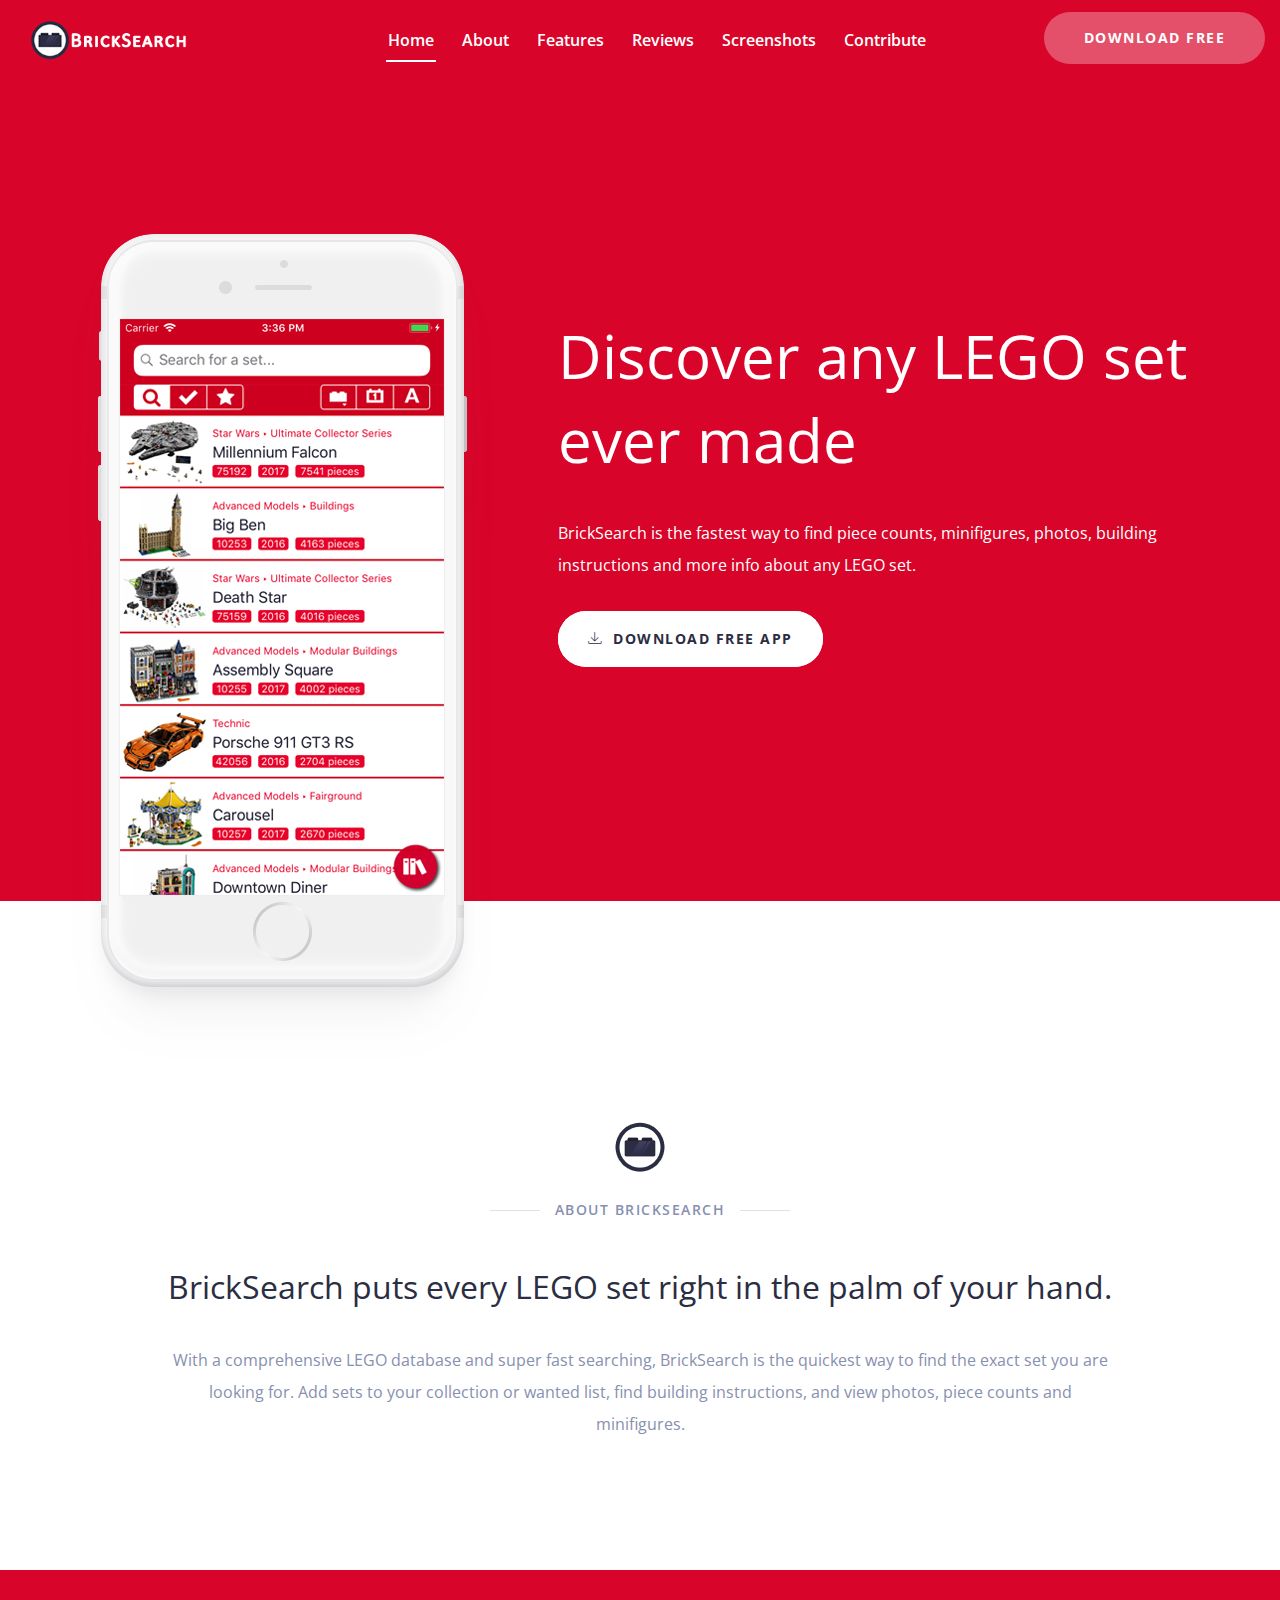
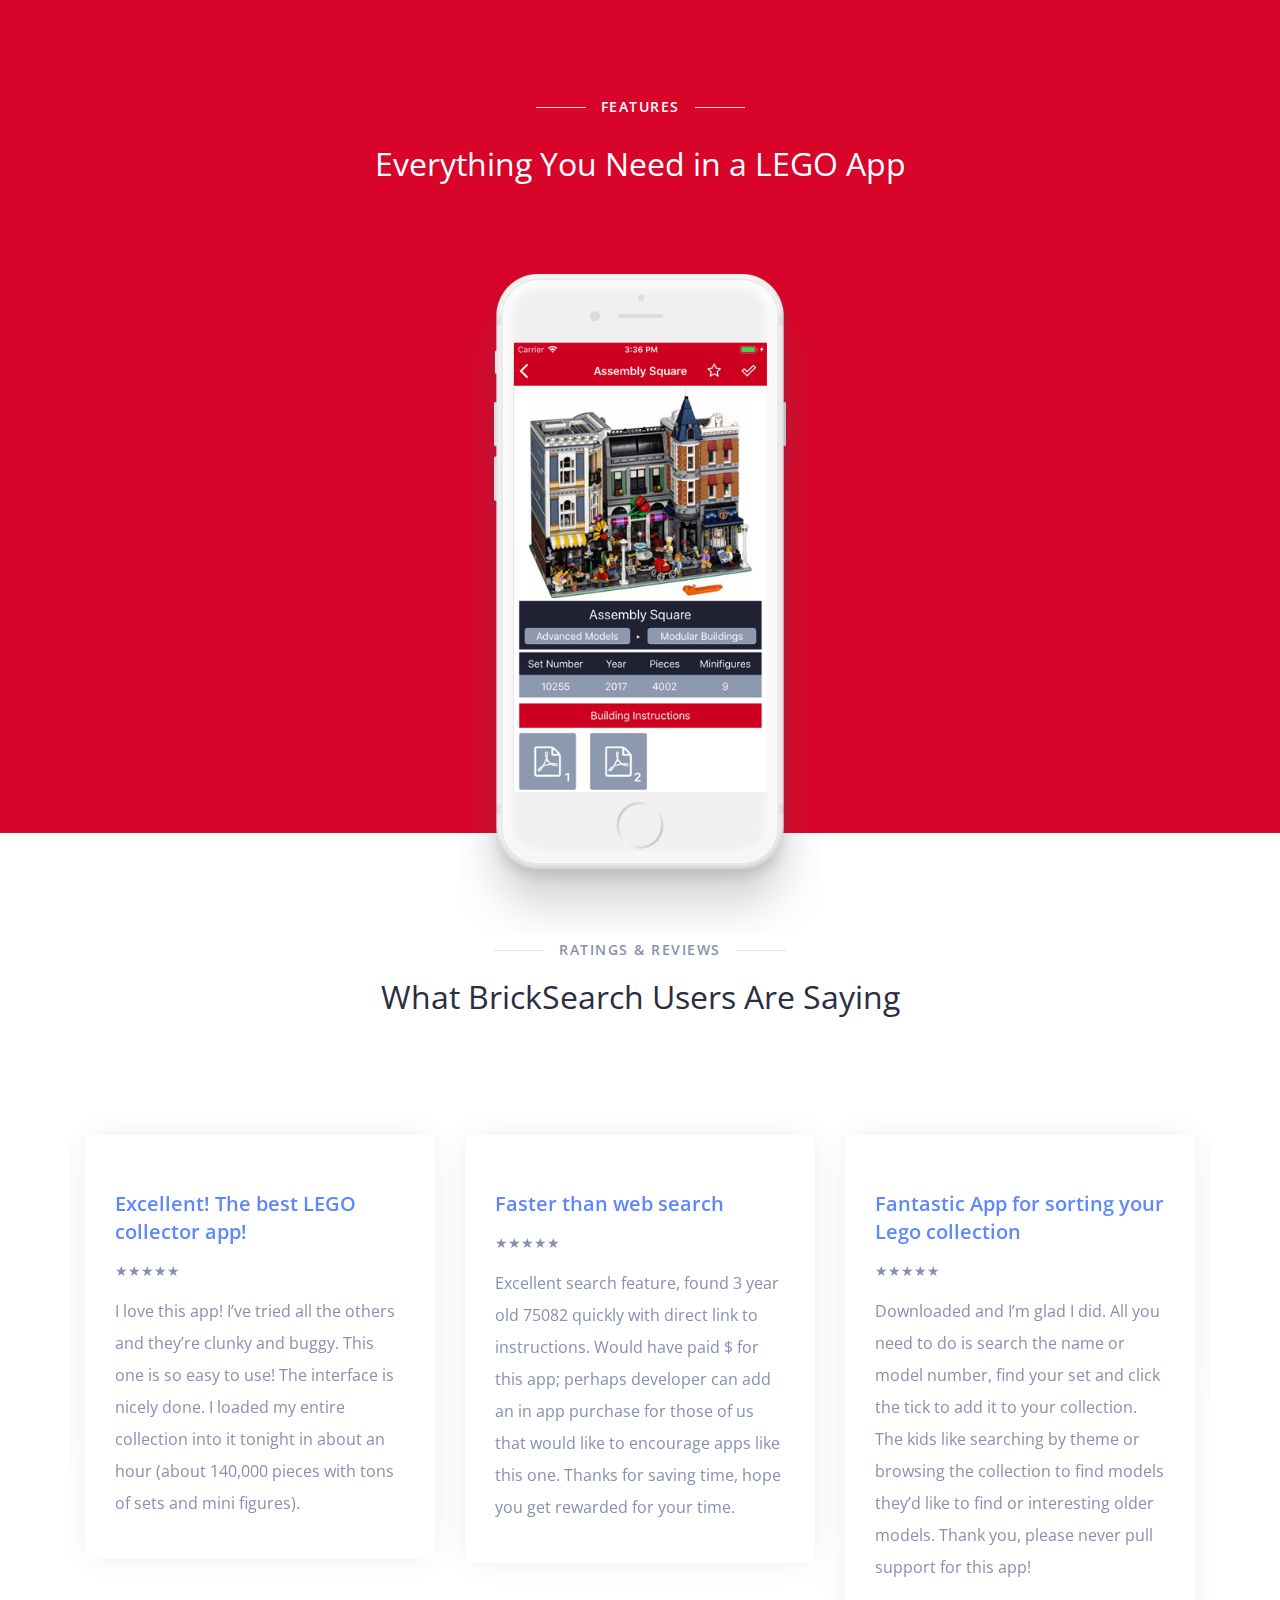
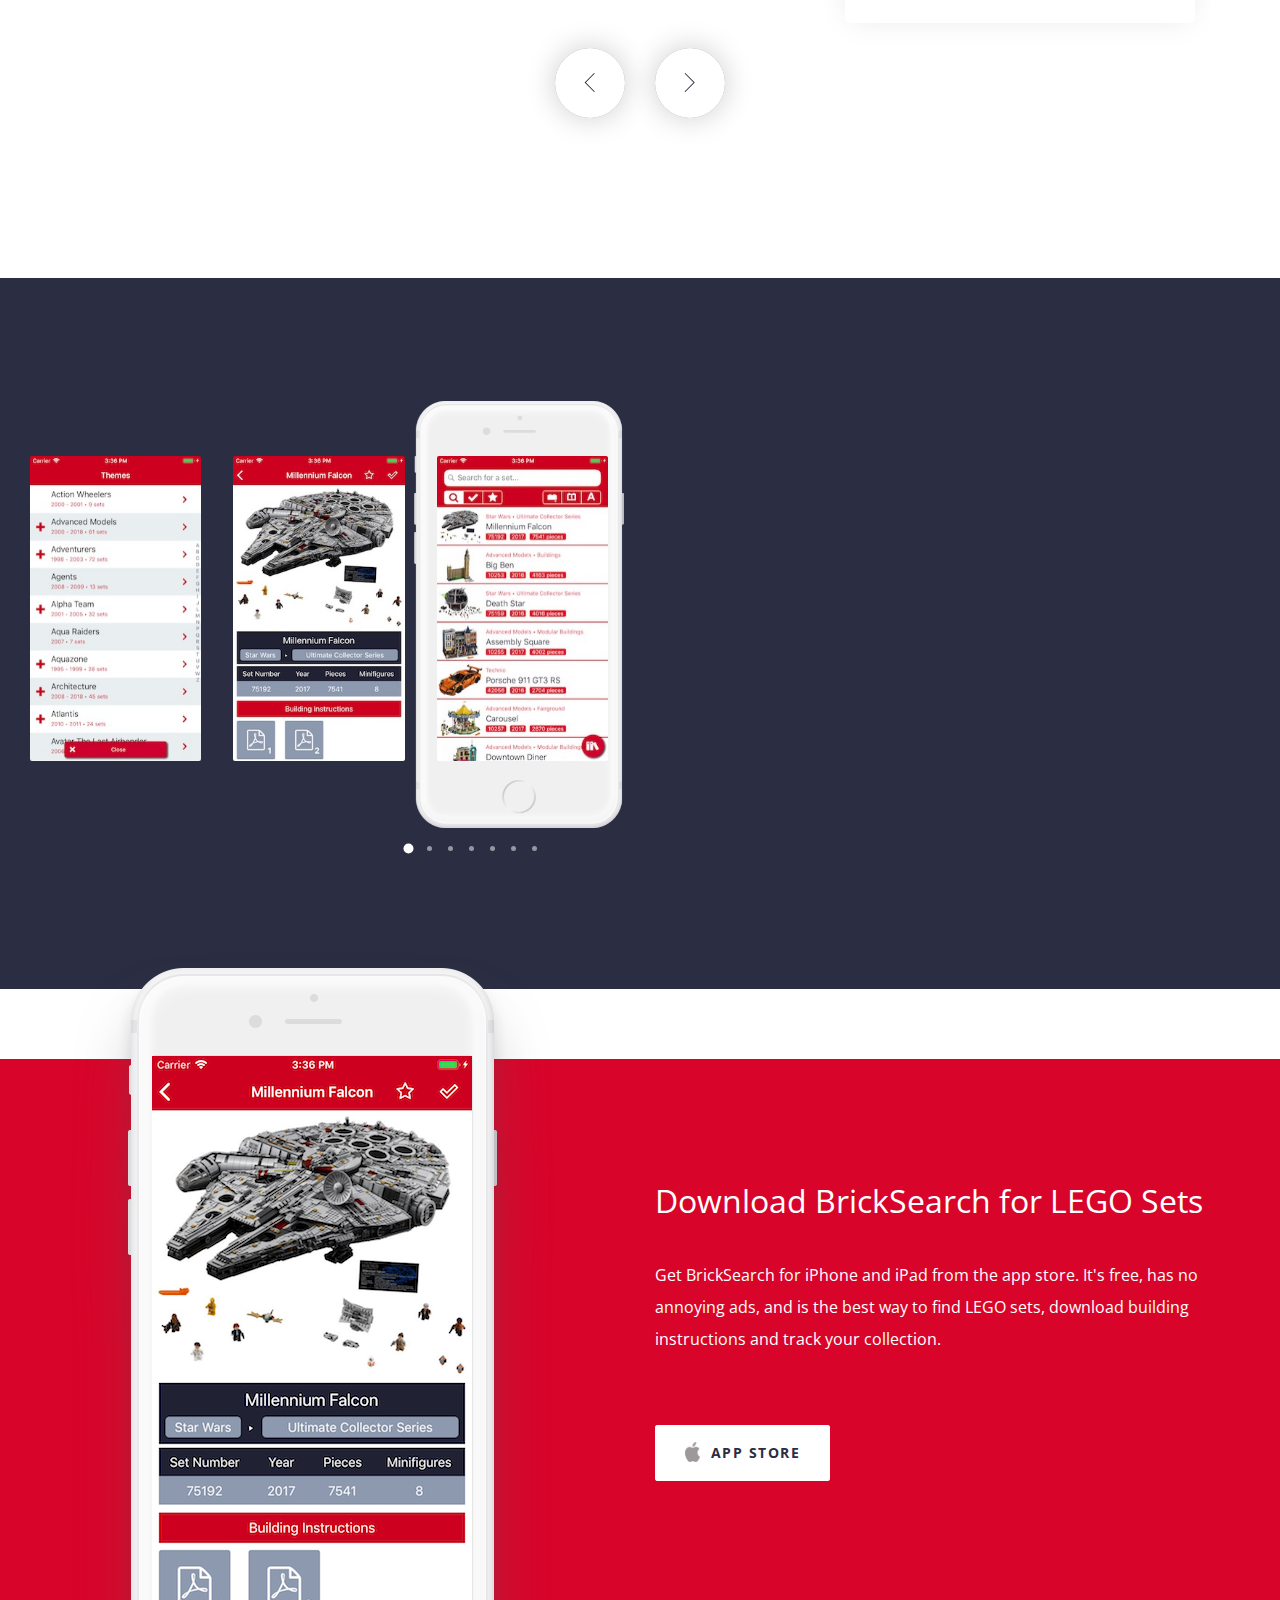
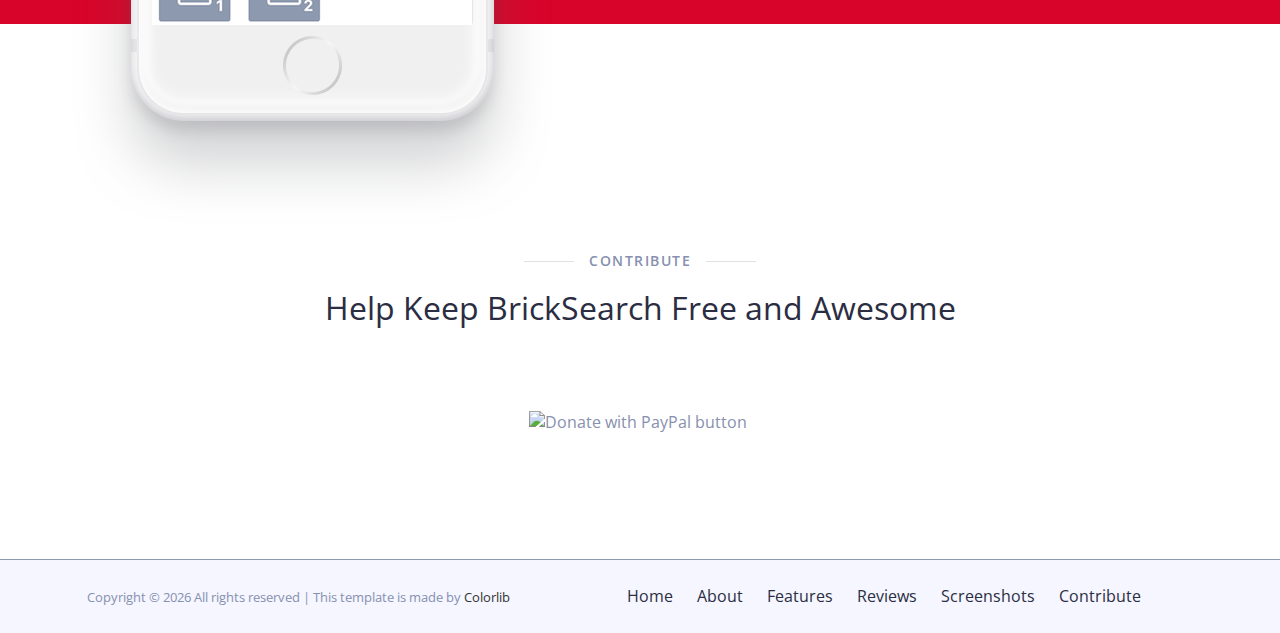
==== index.html @ d75cdeba "initial commit" ====
<!doctype html>
<html class="no-js" lang="zxx">

<head>
    <meta charset="utf-8">
    <meta name="author" content="Patrick Duvall">
    <meta name="description" content="">
    <meta name="keywords" content="BrickSearch,lego,instructions,collection,app,search">
    <meta http-equiv="x-ua-compatible" content="ie=edge">
    <meta name="viewport" content="width=device-width, initial-scale=1.0">
    <!-- Title -->
    <title>BrickSearch for LEGO Sets -- LEGO instructions app, LEGO collection app</title>
    <!-- Place favicon.ico in the root directory -->
    <link rel="apple-touch-icon" href="images/apple-touch-icon.png">
    <link rel="shortcut icon" type="image/ico" href="images/favicon.ico" />
    <!-- Plugin-CSS -->
    <link rel="stylesheet" href="css/bootstrap.min.css">
    <link rel="stylesheet" href="css/owl.carousel.min.css">
    <link rel="stylesheet" href="css/linearicons.css">
    <link rel="stylesheet" href="css/magnific-popup.css">
    <link rel="stylesheet" href="css/animate.css">
    <!-- Main-Stylesheets -->
    <link rel="stylesheet" href="css/normalize.css">
    <link rel="stylesheet" href="style.css">
    <link rel="stylesheet" href="css/responsive.css">
    <script src="js/vendor/modernizr-2.8.3.min.js"></script>
    <!--[if lt IE 9]>
        <script src="//oss.maxcdn.com/html5shiv/3.7.2/html5shiv.min.js"></script>
        <script src="//oss.maxcdn.com/respond/1.4.2/respond.min.js"></script>
    <![endif]-->
</head>

<body data-spy="scroll" data-target=".mainmenu-area">
    <!-- Preloader-content -->
    <div class="preloader">
        <span><i class="lnr lnr-sun"></i></span>
    </div>
    <!-- MainMenu-Area -->
    <nav class="mainmenu-area" data-spy="affix" data-offset-top="200">
        <div class="container-fluid">
            <div class="navbar-header">
                <button type="button" class="navbar-toggle" data-toggle="collapse" data-target="#primary_menu">
                    <span class="icon-bar"></span>
                    <span class="icon-bar"></span>
                    <span class="icon-bar"></span>
                </button>
                <a class="navbar-brand" href="#"><img src="images/logo.png" alt="Logo"></a>
            </div>
            <div class="collapse navbar-collapse" id="primary_menu">
                <ul class="nav navbar-nav mainmenu">
                    <li class="active"><a href="#home_page">Home</a></li>
                    <li><a href="#about_page">About</a></li>
                    <li><a href="#features_page">Features</a></li>
                    <li><a href="#testimonial_page">Reviews</a></li>
                    <li><a href="#gallery_page">Screenshots</a></li>
                    <li><a href="#contact_page">Contribute</a></li>
                </ul>
                <div class="right-button hidden-xs">
                    <a href="https://itunes.apple.com/us/app/bricksearch-for-lego-sets/id1317166952?mt=8">Download Free</a>
                </div>
            </div>
        </div>
    </nav>
    <!-- MainMenu-Area-End -->
    <!-- Home-Area -->
    <header class="home-area overlay" id="home_page">
        <div class="container">
            <div class="row">
                <div class="col-xs-12 hidden-sm col-md-5">
                    <figure class="mobile-image wow fadeInUp" data-wow-delay="0.2s">
                        <img src="images/header-mobile.png" alt="">
                    </figure>
                </div>
                <div class="col-xs-12 col-md-7">
                    <div class="space-80 hidden-xs"></div>
                    <h1 class="wow fadeInUp" data-wow-delay="0.4s">Discover any LEGO set ever made</h1>
                    <div class="space-20"></div>
                    <div class="desc wow fadeInUp" data-wow-delay="0.6s">
                        <p>BrickSearch is the fastest way to find piece counts, minifigures, photos, building instructions and more info about any LEGO set.</p>
                    </div>
                    <div class="space-20"></div>
                    <a href="https://itunes.apple.com/us/app/bricksearch-for-lego-sets/id1317166952?mt=8" class="bttn-white wow fadeInUp" data-wow-delay="0.8s"><i class="lnr lnr-download"></i>Download Free App</a>
                </div>
            </div>
        </div>
    </header>
    <!-- Home-Area-End -->
    <!-- About-Area -->
    <section class="section-padding" id="about_page">
        <div class="container">
            <div class="row">
                <div class="col-xs-12 col-md-10 col-md-offset-1">
                    <div class="page-title text-center">
                        <img src="images/about-logo.png" alt="About Logo">
                        <div class="space-20"></div>
                        <h5 class="title">About BrickSearch</h5>
                        <div class="space-30"></div>
                        <h3 class="blue-color">BrickSearch puts every LEGO set right in the palm of your hand.</h3>
                        <div class="space-20"></div>
                        <p>With a comprehensive LEGO database and super fast searching, BrickSearch is the quickest way to find the exact set you are looking for.  Add sets to your collection or wanted list, find building instructions, and view photos, piece counts and minifigures.</p>
                    </div>
                </div>
            </div>
        </div>
    </section>
    <!-- About-Area-End -->
    <!-- Feature-Area -->
    <section class="feature-area section-padding-top" id="features_page">
        <div class="container">
            <div class="row">
                <div class="col-xs-12 col-sm-8 col-sm-offset-2">
                    <div class="page-title text-center">
                        <h5 class="title">Features</h5>
                        <div class="space-10"></div>
                        <h3>Everything You Need in a LEGO App</h3>
                        <div class="space-60"></div>
                    </div>
                </div>
            </div>
            <div class="row">
                <div class="col-xs-12 col-sm-6 col-md-4">
                    <div class="service-box wow fadeInUp" data-wow-delay="0.2s">
                        <div class="box-icon">
                            <i class="lnr lnr-magnifier"></i>
                        </div>
                        <h4>Fast Search</h4>
                        <p>Blazing fast live autocomplete searching</p>
                    </div>
                    <div class="space-60"></div>
                    <div class="service-box wow fadeInUp" data-wow-delay="0.4s">
                        <div class="box-icon">
                            <i class="lnr lnr-book"></i>
                        </div>
                        <h4>Building Instructions</h4>
                        <p>Find LEGO building instructions and build your sets</p>
                    </div>
                    <div class="space-60"></div>
                    <div class="service-box wow fadeInUp" data-wow-delay="0.6s">
                        <div class="box-icon">
                            <i class="lnr lnr-checkmark-circle"></i>
                        </div>
                        <h4>Collection Tracking</h4>
                        <p>Track your LEGO collection and wanted sets in the app, and attach notes to any set</p>
                    </div>
                    <div class="space-60"></div>
                </div>
                <div class="hidden-xs hidden-sm col-md-4">
                    <figure class="mobile-image">
                        <img src="images/feature-image.png" alt="Feature Photo">
                    </figure>
                </div>
                <div class="col-xs-12 col-sm-6 col-md-4">
                    <div class="service-box wow fadeInUp" data-wow-delay="0.2s">
                        <div class="box-icon">
                            <i class="lnr lnr-smile"></i>
                        </div>
                        <h4>Easy To Use Interface</h4>
                        <p>Clean, simple interface that anyone can use.</p>
                    </div>
                    <div class="space-60"></div>
                    <div class="service-box wow fadeInUp" data-wow-delay="0.4s">
                        <div class="box-icon">
                            <i class="lnr lnr-picture"></i>
                        </div>
                        <h4>Photos of Sets &amp; Minifigures</h4>
                        <p>View and zoom-in on high-resolution photos of LEGO sets and minifigures.</p>
                    </div>
                    <div class="space-60"></div>
                    <div class="service-box wow fadeInUp" data-wow-delay="0.6s">
                        <div class="box-icon">
                            <i class="lnr lnr-tag"></i>
                        </div>
                        <h4>Theme Browser</h4>
                        <p>Browse LEGO themes, including Space, Creator, and Star Wars, and discover new sets.</p>
                    </div>
                    <div class="space-60"></div>
                </div>
            </div>
        </div>
    </section>
    <!-- Feature-Area-End -->
    <!-- Testimonial-Area -->
    <section class="testimonial-area" id="testimonial_page">
        <div class="container">
            <div class="row">
                <div class="col-xs-12">
                    <div class="page-title text-center">
                        <h5 class="title">Ratings &amp; Reviews</h5>
                        <h3 class="dark-color">What BrickSearch Users Are Saying</h3>
                        <div class="space-60"></div>
                    </div>
                </div>
            </div>
            <div class="row">
                <div class="col-xs-12">
                    <div class="team-slide">
                        <div class="team-box">
                            <h4>Excellent! The best LEGO collector app!</h4>
                            <h6 class="position">★★★★★</h6>
                            <p>I love this app!  I’ve tried all the others and they’re clunky and buggy.  This one is so easy to use!  The interface is nicely done.  I loaded my entire collection into it tonight in about an hour (about 140,000 pieces with tons of sets and mini figures).</p>
                        </div>
                        <div class="team-box">
                            <h4>Faster than web search</h4>
                            <h6 class="position">★★★★★</h6>
                            <p>Excellent search feature, found 3 year old 75082 quickly with direct link to instructions. Would have paid $ for this app; perhaps developer can add an in app purchase for those of us that would like to encourage apps like this one. Thanks for saving time, hope you get rewarded for your time.</p>
                        </div>
                        <div class="team-box">
                            <h4>Fantastic App for sorting your Lego collection</h4>
                            <h6 class="position">★★★★★</h6>
                            <p>Downloaded and I’m glad I did. All you need to do is search the name or model number, find your set and click the tick to add it to your collection. The kids like searching by theme or browsing the collection to find models they’d like to find or interesting older models. Thank you, please never pull support for this app!</p>
                        </div>
                        <div class="team-box">
                            <h4>Great tool for buildings Lego models</h4>
                            <h6 class="position">★★★★★</h6>
                            <p>This app has a great, clean interface and will make building sets easier.</p>
                        </div>
                        <div class="team-box">
                            <h4>Amazing!!!!!!!</h4>
                            <h6 class="position">★★★★★</h6>
                            <p>This is very helpful for wanting to build something out of legos ( for the set ) and u even get instructions!!!!!!! Pics, piece count, just amazing thank u for this app!</p>
                        </div>
                    </div>
                </div>
            </div>
        </div>
    </section>
    <!-- Testimonial-Area-End -->
    <!-- Gallery-Area -->
    <section class="gallery-area section-padding" id="gallery_page">
        <div class="container-fluid">
            <div class="row">
                <div class="col-xs-12 col-sm-6 gallery-slider">
                    <div class="gallery-slide">
                        <div class="item"><img src="images/gallery-1.jpg" alt=""></div>
                        <div class="item"><img src="images/gallery-2.jpg" alt=""></div>
                        <div class="item"><img src="images/gallery-3.jpg" alt=""></div>
                        <div class="item"><img src="images/gallery-4.jpg" alt=""></div>
                        <div class="item"><img src="images/gallery-5.jpg" alt=""></div>
                        <div class="item"><img src="images/gallery-1.jpg" alt=""></div>
                        <div class="item"><img src="images/gallery-2.jpg" alt=""></div>
                        <div class="item"><img src="images/gallery-3.jpg" alt=""></div>
                        <div class="item"><img src="images/gallery-4.jpg" alt=""></div>
                        <div class="item"><img src="images/gallery-5.jpg" alt=""></div>
                        <div class="item"><img src="images/gallery-1.jpg" alt=""></div>
                        <div class="item"><img src="images/gallery-2.jpg" alt=""></div>
                        <div class="item"><img src="images/gallery-3.jpg" alt=""></div>
                        <div class="item"><img src="images/gallery-4.jpg" alt=""></div>
                        <div class="item"><img src="images/gallery-5.jpg" alt=""></div>
                        <div class="item"><img src="images/gallery-1.jpg" alt=""></div>
                        <div class="item"><img src="images/gallery-2.jpg" alt=""></div>
                        <div class="item"><img src="images/gallery-3.jpg" alt=""></div>
                        <div class="item"><img src="images/gallery-4.jpg" alt=""></div>
                        <div class="item"><img src="images/gallery-5.jpg" alt=""></div>
                    </div>
                </div>
                <div class="col-xs-12 col-sm-5 col-lg-3">
                    <div class="page-title">
                        <h5 class="white-color title wow fadeInUp" data-wow-delay="0.2s">Screenshots</h5>
                    </div>
                    <div class="space-20"></div>
                    <div class="desc wow fadeInUp" data-wow-delay="0.6s">
                        <p>BrickSearch's clean and simple interface makes it simple for kids and adults to find the sets that they are looking for. The app looks fantastic on phones and tablets, and takes full advantage of edgeless displays on modern Apple devices.</p>
                    </div>
                    <div class="space-50"></div>
                </div>
            </div>
        </div>
    </section>
    <!-- Gallery-Area-End -->
    <!-- Download-Area -->
    <div class="download-area overlay">
        <div class="container">
            <div class="row">
                <div class="col-xs-12 col-sm-6 hidden-sm">
                    <figure class="mobile-image">
                        <img src="images/download-image.png" alt="">
                    </figure>
                </div>
                <div class="col-xs-12 col-md-6 section-padding">
                    <h3 class="white-color">Download BrickSearch for LEGO Sets</h3>
                    <div class="space-20"></div>
                    <p>Get BrickSearch for iPhone and iPad from the app store. It's free, has no annoying ads, and is the best way to find LEGO sets, download building instructions and track your collection.</p>
                    <div class="space-60"></div>
                    <a href="https://itunes.apple.com/us/app/bricksearch-for-lego-sets/id1317166952?mt=8" class="bttn-white sq"><img src="images/apple-icon.png" alt="apple icon"> App Store</a>
                    <!-- <a href="#" class="bttn-white sq"><img src="images/play-store-icon.png" alt="Play Store Icon"> Play Store</a> -->
                </div>
            </div>
        </div>
    </div>
    <!-- Download-Area-End -->
    <!-- Footer-Area -->
    <footer class="footer-area" id="contact_page">
        <div class="section-padding">
            <div class="container">
                <div class="row">
                    <div class="col-xs-12">
                        <div class="page-title text-center">
                            <h5 class="title">Contribute</h5>
                            <h3 class="dark-color">Help Keep BrickSearch Free and Awesome</h3>
                            <div class="space-60"></div>
                        </div>
                    </div>
                </div>
                <div class="row text-center">
                    <form action="https://www.paypal.com/cgi-bin/webscr" method="post" target="_top">
					<input type="hidden" name="cmd" value="_s-xclick" />
					<input type="hidden" name="hosted_button_id" value="TAJ35N4HVDYTY" />
					<input type="image" src="https://www.paypalobjects.com/en_US/i/btn/btn_donateCC_LG.gif" border="0" name="submit" title="PayPal - The safer, easier way to pay online!" alt="Donate with PayPal button" />
					<img alt="" border="0" src="https://www.paypal.com/en_CA/i/scr/pixel.gif" width="1" height="1" />
					</form>
                </div>
            </div>
        </div>
        <!-- Footer-Bootom -->
        <div class="footer-bottom">
            <div class="container">
                <div class="row">
                    <div class="col-xs-12 col-md-5">
                        <!-- Link back to Colorlib can't be removed. Template is licensed under CC BY 3.0. -->
            <span style="font-size:small">Copyright &copy; <script>document.write(new Date().getFullYear());</script> All rights reserved | This template is made by <a href="https://colorlib.com" target="_blank">Colorlib</a></span>
            <!-- Link back to Colorlib can't be removed. Template is licensed under CC BY 3.0. -->
                        <div class="space-30 hidden visible-xs"></div>
                    </div>
                    <div class="col-xs-12 col-md-7">
                        <div class="footer-menu">
                            <ul>
                                <li><a href="#home_page">Home</a></li>
                    			<li><a href="#about_page">About</a></li>
                    			<li><a href="#features_page">Features</a></li>
                    			<li><a href="#testimonial_page">Reviews</a></li>
                    			<li><a href="#gallery_page">Screenshots</a></li>
                    			<li><a href="#contact_page">Contribute</a></li>
                            </ul>
                        </div>
                    </div>
                </div>
            </div>
        </div>
        <!-- Footer-Bootom-End -->
    </footer>
    <!-- Footer-Area-End -->
    <!--Vendor-JS-->
    <script src="js/vendor/jquery-1.12.4.min.js"></script>
    <script src="js/vendor/jquery-ui.js"></script>
    <script src="js/vendor/bootstrap.min.js"></script>
    <!--Plugin-JS-->
    <script src="js/owl.carousel.min.js"></script>
    <script src="js/contact-form.js"></script>
    <script src="js/ajaxchimp.js"></script>
    <script src="js/scrollUp.min.js"></script>
    <script src="js/magnific-popup.min.js"></script>
    <script src="js/wow.min.js"></script>
    <!--Main-active-JS-->
    <script src="js/main.js"></script>
</body>

</html>
---- css/linearicons.css ----
@font-face {
	font-family: 'Linearicons-Free';
	src:url('../fonts/Linearicons-Free.eot?w118d');
	src:url('../fonts/Linearicons-Free.eot?#iefixw118d') format('embedded-opentype'),
		url('../fonts/Linearicons-Free.woff2?w118d') format('woff2'),
		url('../fonts/Linearicons-Free.woff?w118d') format('woff'),
		url('../fonts/Linearicons-Free.ttf?w118d') format('truetype'),
		url('../fonts/Linearicons-Free.svg?w118d#Linearicons-Free') format('svg');
	font-weight: normal;
	font-style: normal;
}

.lnr {
	font-family: 'Linearicons-Free';
	speak: none;
	font-style: normal;
	font-weight: normal;
	font-variant: normal;
	text-transform: none;
	line-height: 1;

	/* Better Font Rendering =========== */
	-webkit-font-smoothing: antialiased;
	-moz-osx-font-smoothing: grayscale;
}

.lnr-home:before {
	content: "\e800";
}
.lnr-apartment:before {
	content: "\e801";
}
.lnr-pencil:before {
	content: "\e802";
}
.lnr-magic-wand:before {
	content: "\e803";
}
.lnr-drop:before {
	content: "\e804";
}
.lnr-lighter:before {
	content: "\e805";
}
.lnr-poop:before {
	content: "\e806";
}
.lnr-sun:before {
	content: "\e807";
}
.lnr-moon:before {
	content: "\e808";
}
.lnr-cloud:before {
	content: "\e809";
}
.lnr-cloud-upload:before {
	content: "\e80a";
}
.lnr-cloud-download:before {
	content: "\e80b";
}
.lnr-cloud-sync:before {
	content: "\e80c";
}
.lnr-cloud-check:before {
	content: "\e80d";
}
.lnr-database:before {
	content: "\e80e";
}
.lnr-lock:before {
	content: "\e80f";
}
.lnr-cog:before {
	content: "\e810";
}
.lnr-trash:before {
	content: "\e811";
}
.lnr-dice:before {
	content: "\e812";
}
.lnr-heart:before {
	content: "\e813";
}
.lnr-star:before {
	content: "\e814";
}
.lnr-star-half:before {
	content: "\e815";
}
.lnr-star-empty:before {
	content: "\e816";
}
.lnr-flag:before {
	content: "\e817";
}
.lnr-envelope:before {
	content: "\e818";
}
.lnr-paperclip:before {
	content: "\e819";
}
.lnr-inbox:before {
	content: "\e81a";
}
.lnr-eye:before {
	content: "\e81b";
}
.lnr-printer:before {
	content: "\e81c";
}
.lnr-file-empty:before {
	content: "\e81d";
}
.lnr-file-add:before {
	content: "\e81e";
}
.lnr-enter:before {
	content: "\e81f";
}
.lnr-exit:before {
	content: "\e820";
}
.lnr-graduation-hat:before {
	content: "\e821";
}
.lnr-license:before {
	content: "\e822";
}
.lnr-music-note:before {
	content: "\e823";
}
.lnr-film-play:before {
	content: "\e824";
}
.lnr-camera-video:before {
	content: "\e825";
}
.lnr-camera:before {
	content: "\e826";
}
.lnr-picture:before {
	content: "\e827";
}
.lnr-book:before {
	content: "\e828";
}
.lnr-bookmark:before {
	content: "\e829";
}
.lnr-user:before {
	content: "\e82a";
}
.lnr-users:before {
	content: "\e82b";
}
.lnr-shirt:before {
	content: "\e82c";
}
.lnr-store:before {
	content: "\e82d";
}
.lnr-cart:before {
	content: "\e82e";
}
.lnr-tag:before {
	content: "\e82f";
}
.lnr-phone-handset:before {
	content: "\e830";
}
.lnr-phone:before {
	content: "\e831";
}
.lnr-pushpin:before {
	content: "\e832";
}
.lnr-map-marker:before {
	content: "\e833";
}
.lnr-map:before {
	content: "\e834";
}
.lnr-location:before {
	content: "\e835";
}
.lnr-calendar-full:before {
	content: "\e836";
}
.lnr-keyboard:before {
	content: "\e837";
}
.lnr-spell-check:before {
	content: "\e838";
}
.lnr-screen:before {
	content: "\e839";
}
.lnr-smartphone:before {
	content: "\e83a";
}
.lnr-tablet:before {
	content: "\e83b";
}
.lnr-laptop:before {
	content: "\e83c";
}
.lnr-laptop-phone:before {
	content: "\e83d";
}
.lnr-power-switch:before {
	content: "\e83e";
}
.lnr-bubble:before {
	content: "\e83f";
}
.lnr-heart-pulse:before {
	content: "\e840";
}
.lnr-construction:before {
	content: "\e841";
}
.lnr-pie-chart:before {
	content: "\e842";
}
.lnr-chart-bars:before {
	content: "\e843";
}
.lnr-gift:before {
	content: "\e844";
}
.lnr-diamond:before {
	content: "\e845";
}
.lnr-linearicons:before {
	content: "\e846";
}
.lnr-dinner:before {
	content: "\e847";
}
.lnr-coffee-cup:before {
	content: "\e848";
}
.lnr-leaf:before {
	content: "\e849";
}
.lnr-paw:before {
	content: "\e84a";
}
.lnr-rocket:before {
	content: "\e84b";
}
.lnr-briefcase:before {
	content: "\e84c";
}
.lnr-bus:before {
	content: "\e84d";
}
.lnr-car:before {
	content: "\e84e";
}
.lnr-train:before {
	content: "\e84f";
}
.lnr-bicycle:before {
	content: "\e850";
}
.lnr-wheelchair:before {
	content: "\e851";
}
.lnr-select:before {
	content: "\e852";
}
.lnr-earth:before {
	content: "\e853";
}
.lnr-smile:before {
	content: "\e854";
}
.lnr-sad:before {
	content: "\e855";
}
.lnr-neutral:before {
	content: "\e856";
}
.lnr-mustache:before {
	content: "\e857";
}
.lnr-alarm:before {
	content: "\e858";
}
.lnr-bullhorn:before {
	content: "\e859";
}
.lnr-volume-high:before {
	content: "\e85a";
}
.lnr-volume-medium:before {
	content: "\e85b";
}
.lnr-volume-low:before {
	content: "\e85c";
}
.lnr-volume:before {
	content: "\e85d";
}
.lnr-mic:before {
	content: "\e85e";
}
.lnr-hourglass:before {
	content: "\e85f";
}
.lnr-undo:before {
	content: "\e860";
}
.lnr-redo:before {
	content: "\e861";
}
.lnr-sync:before {
	content: "\e862";
}
.lnr-history:before {
	content: "\e863";
}
.lnr-clock:before {
	content: "\e864";
}
.lnr-download:before {
	content: "\e865";
}
.lnr-upload:before {
	content: "\e866";
}
.lnr-enter-down:before {
	content: "\e867";
}
.lnr-exit-up:before {
	content: "\e868";
}
.lnr-bug:before {
	content: "\e869";
}
.lnr-code:before {
	content: "\e86a";
}
.lnr-link:before {
	content: "\e86b";
}
.lnr-unlink:before {
	content: "\e86c";
}
.lnr-thumbs-up:before {
	content: "\e86d";
}
.lnr-thumbs-down:before {
	content: "\e86e";
}
.lnr-magnifier:before {
	content: "\e86f";
}
.lnr-cross:before {
	content: "\e870";
}
.lnr-menu:before {
	content: "\e871";
}
.lnr-list:before {
	content: "\e872";
}
.lnr-chevron-up:before {
	content: "\e873";
}
.lnr-chevron-down:before {
	content: "\e874";
}
.lnr-chevron-left:before {
	content: "\e875";
}
.lnr-chevron-right:before {
	content: "\e876";
}
.lnr-arrow-up:before {
	content: "\e877";
}
.lnr-arrow-down:before {
	content: "\e878";
}
.lnr-arrow-left:before {
	content: "\e879";
}
.lnr-arrow-right:before {
	content: "\e87a";
}
.lnr-move:before {
	content: "\e87b";
}
.lnr-warning:before {
	content: "\e87c";
}
.lnr-question-circle:before {
	content: "\e87d";
}
.lnr-menu-circle:before {
	content: "\e87e";
}
.lnr-checkmark-circle:before {
	content: "\e87f";
}
.lnr-cross-circle:before {
	content: "\e880";
}
.lnr-plus-circle:before {
	content: "\e881";
}
.lnr-circle-minus:before {
	content: "\e882";
}
.lnr-arrow-up-circle:before {
	content: "\e883";
}
.lnr-arrow-down-circle:before {
	content: "\e884";
}
.lnr-arrow-left-circle:before {
	content: "\e885";
}
.lnr-arrow-right-circle:before {
	content: "\e886";
}
.lnr-chevron-up-circle:before {
	content: "\e887";
}
.lnr-chevron-down-circle:before {
	content: "\e888";
}
.lnr-chevron-left-circle:before {
	content: "\e889";
}
.lnr-chevron-right-circle:before {
	content: "\e88a";
}
.lnr-crop:before {
	content: "\e88b";
}
.lnr-frame-expand:before {
	content: "\e88c";
}
.lnr-frame-contract:before {
	content: "\e88d";
}
.lnr-layers:before {
	content: "\e88e";
}
.lnr-funnel:before {
	content: "\e88f";
}
.lnr-text-format:before {
	content: "\e890";
}
.lnr-text-format-remove:before {
	content: "\e891";
}
.lnr-text-size:before {
	content: "\e892";
}
.lnr-bold:before {
	content: "\e893";
}
.lnr-italic:before {
	content: "\e894";
}
.lnr-underline:before {
	content: "\e895";
}
.lnr-strikethrough:before {
	content: "\e896";
}
.lnr-highlight:before {
	content: "\e897";
}
.lnr-text-align-left:before {
	content: "\e898";
}
.lnr-text-align-center:before {
	content: "\e899";
}
.lnr-text-align-right:before {
	content: "\e89a";
}
.lnr-text-align-justify:before {
	content: "\e89b";
}
.lnr-line-spacing:before {
	content: "\e89c";
}
.lnr-indent-increase:before {
	content: "\e89d";
}
.lnr-indent-decrease:before {
	content: "\e89e";
}
.lnr-pilcrow:before {
	content: "\e89f";
}
.lnr-direction-ltr:before {
	content: "\e8a0";
}
.lnr-direction-rtl:before {
	content: "\e8a1";
}
.lnr-page-break:before {
	content: "\e8a2";
}
.lnr-sort-alpha-asc:before {
	content: "\e8a3";
}
.lnr-sort-amount-asc:before {
	content: "\e8a4";
}
.lnr-hand:before {
	content: "\e8a5";
}
.lnr-pointer-up:before {
	content: "\e8a6";
}
.lnr-pointer-right:before {
	content: "\e8a7";
}
.lnr-pointer-down:before {
	content: "\e8a8";
}
.lnr-pointer-left:before {
	content: "\e8a9";
}
---- style.css ----
/*-----------------------------------------------------------------------------------
Template Name: Appy HTML5 Template,
Template URI: http://www.themectg.com
Description: This is html5 template
Author: Ashekur Rahman Hridoy
Author URI: http://www.facebook.com/ashekur.rahman.hridoy
Version: 1.0
-----------------------------------------------------------------------------------
CSS INDEX
===================
1. Google font
2. Theme Default CSS
3. Button-Style
4. Helper-Classes
5. MainMenu-Area
6. Page-Title
7. Home-Area
8. Progress-Area
9. Video-Area
10. Feature-Area
11. Service-Box
12. Testimonial-Area
13. Gallery-Area
14. Download-Area
15. Price-Area
16. Questions-area
17. Subscribe-Form
18. Footer-Area
19. ScrollUp-Button
20. Blog-Post
21. Pagination
22. Comment-Respond
23. Form-Stype
-----------------------------------------------------------------------------------*/

/*-----------------
1. Google font
------------------*/

@import url('https://fonts.googleapis.com/css?family=Open+Sans:300,400,400i,600,700,800');

/*-------------------
2. Theme Default CSS
--------------------*/

* {
    outline: none;
}

a {
    text-decoration: none;
    outline: none;
    -webkit-transition: 0.4s;
    -o-transition: 0.4s;
    transition: 0.4s;
    color: #333333;
}

input:focus,
button:focus,
a:focus,
a:hover {
    text-decoration: none;
    outline: none;
    color: #768ede;
}

img {
    max-width: 100%;
    height: auto;
}

h1,
h2,
h3,
h4,
h5,
h6 {
    margin: 0 0 15px;
    font-weight: 400;
    line-height: 1.4em;
}

h1 {
    font-size: 60px;
}

h2 {
    font-size: 50px;
}

h3 {
    font-size: 32px;
}

html,
body {
    height: 100%
}

body {
    font-family: 'Open Sans', sans-serif;
    font-weight: 400;
    font-size: 16px;
    line-height: 32px;
    color: #8790af;
}


/* Remove Chrome Input Field's Unwanted Yellow Background Color */

input:-webkit-autofill,
input:-webkit-autofill:hover,
input:-webkit-autofill:focus {
    -webkit-box-shadow: 0 0 0px 1000px white inset !important;
}

/*-- 3. Button-Style --*/

.bttn-white {
    position: relative;
    background: #8D99AE;
/*     background: -webkit-linear-gradient(45deg, rgba(72, 44, 191, 1) 0%, rgba(106, 198, 240, 1) 100%); */
/*     background: -o-linear-gradient(45deg, rgba(72, 44, 191, 1) 0%, rgba(106, 198, 240, 1) 100%); */
/*     background: linear-gradient(45deg, rgba(72, 44, 191, 1) 0%, rgba(106, 198, 240, 1) 100%); */
/*     filter: progid:DXImageTransform.Microsoft.gradient( startColorstr='#482cbf', endColorstr='#6ac6f0', GradientType=1); */
    overflow: hidden;
    z-index: 1;
    margin-right: 10px;
    border: none;
}

.bttn-white img {
    height: 20px;
    margin-right: 5px;
    margin-top: -5px;
    display: inline-block;
}



.bttn-white:before {
    content: "";
    position: absolute;
    left: 0;
    top: 0;
    width: 100%;
    height: 100%;
    background-color: #ffffff;
    z-index: -1;
    -webkit-transition: 0.3s;
    -o-transition: 0.3s;
    transition: 0.3s;
    opacity: 1;
}

.bttn-white.active,
.bttn-white:hover {
    color: #D90429;
}

.bttn-white.active:before,
.bttn-white:hover:before {
    opacity: 0;
}

.bttn-default,
.bttn-white {
    padding: 12px 30px;
    background-color: #ffffff;
    display: inline-block;
    color: #2B2D42;
    text-transform: uppercase;
    border-radius: 50px;
    letter-spacing: 1.5px;
    font-weight: 700;
    font-size: 14px;
    -webkit-transition: 0.3s;
    -o-transition: 0.3s;
    transition: 0.3s;
    border: none;
}

.bttn-default .lnr,
.bttn-white .lnr {
    margin-right: 10px;
}


.bttn-default {
    padding: 12px 40px;
    background: #8D99AE;
    color: #ffffff;
    -webkit-box-shadow: 0 0 0 0 rgba(0, 0, 0, 0.1);
    box-shadow: 0 0 0 0 rgba(0, 0, 0, 0.1);
    -webkit-transform: translateY(0);
    -ms-transform: translateY(0);
    transform: translateY(0);
}

.bttn-default:hover {
    color: #ffffff;
    -webkit-box-shadow: 0 25px 50px -20px rgba(0, 0, 0, 0.6);
    box-shadow: 0 25px 50px -20px rgba(0, 0, 0, 0.6);
    -webkit-transform: translateY(-5px);
    -ms-transform: translateY(-5px);
    transform: translateY(-5px);
}

.sq {
    border-radius: 3px !important;
}


/*-- 4. Helper-Classes --*/

.section-padding-top {
    padding-top: 120px;
}

.section-padding {
    padding-top: 120px;
    padding-bottom: 120px;
}

.upper {
    text-transform: uppercase;
}

.angle,
.overlay {
    position: relative;
    z-index: 1;
}

.overlay:before {
    content: "";
    position: absolute;
    left: 0;
    top: 0;
    width: 100%;
    height: 100%;
    background: #D90429;
}

.angle:after {
    content: "";
    position: absolute;
    left: 0;
    bottom: 0;
    width: 100%;
    height: 150px;
    background: rgba(0, 0, 0, 0) -webkit-linear-gradient(left bottom, #ffffff 50%, transparent 50%) repeat scroll 0 0;
    background: rgba(0, 0, 0, 0) -webkit-gradient(linear, left bottom, right top, color-stop(50%, #ffffff), color-stop(50%, transparent)) repeat scroll 0 0;
    background: rgba(0, 0, 0, 0) -o-linear-gradient(left bottom, #ffffff 50%, transparent 50%) repeat scroll 0 0;
    background: rgba(0, 0, 0, 0) linear-gradient(to right top, #ffffff 50%, transparent 50%) repeat scroll 0 0;
    z-index: -1;
}

.dark-color {
    color: #2B2D42
}

.blue-color {
    color: #2B2D42;
}

.white-color {
    color: #ffffff !important;
}

.gray-bg {
    background-color: #f5f6ff;
}

/*-- 5. MainMenu-Area --*/

.mainmenu-area {
    position: absolute;
    left: 0;
    top: 0;
    width: 100%;
    z-index: 9999;
    padding: 20px 140px 15px 0;
    background: transparent;
    -webkit-transition: 0.3s;
    -o-transition: 0.3s;
    transition: 0.3s;
}

.mainmenu-area:before {
    content: '';
    position: absolute;
    left: 0;
    top: 0;
    width: 100%;
    height: 100%;
    background: #D90429;
    z-index: -1;
    opacity: 0;
    -webkit-transition: 0.3s;
    -o-transition: 0.3s;
    transition: 0.3s;
}

.mainmenu-area.affix {
    position: fixed;
    top: 0;
}

.mainmenu-area.affix:before {
    opacity: 1;
}

.mainmenu-area .right-button {
    position: absolute;
    right: 15px;
    top: 12px;
}

.mainmenu-area .right-button a {
    color: #ffffff;
    padding: 10px 40px;
    border-radius: 50px;
    background-color: rgba(255, 255, 255, 0.3);
    display: inline-block;
    text-transform: uppercase;
    letter-spacing: 1.5px;
    font-weight: 700;
    font-size: 14px;
}

.mainmenu-area .right-button a:hover {
    background-color: rgba(255, 255, 255, 1);
    color: #D90429;
}

.mainmenu-area ul.mainmenu {
    text-align: center;
    float: none;
    display: block;
}

.mainmenu-area ul.mainmenu li {
    float: none;
    display: inline-block;
    text-align: center;
}

.mainmenu-area ul.nav.navbar-nav li a {
    color: #ffffff;
    padding: 10px 2px;
    text-transform: capitalize;
    background: transparent;
    font-weight: 600;
    border-bottom: 2px solid transparent;
    margin: 0 15px;
}

.mainmenu-area ul.nav.navbar-nav li a:hover,
.mainmenu-area ul.nav.navbar-nav li.active a {
    border-bottom-color: #ffffff;
}

.mainmenu-area .navbar-brand {
    height: auto;
    padding: 0 15px;
}

.mainmenu-area .navbar-brand img {
    height: 40px;
}

/*-- 6. Page-Title --*/

.page-title .title {
    position: relative;
    display: inline-block;
    text-transform: uppercase;
    letter-spacing: 1.5px;
    color: #8790af;
    font-weight: 600;
}

.text-center.page-title .title:before,
.page-title .title:after {
    content: '';
    width: 50px;
    height: 1px;
    display: inline-block;
    background-color: #e1e1e1;
    margin: 0 15px;
    -webkit-transform: translateY(-4px);
    -ms-transform: translateY(-4px);
    transform: translateY(-4px);
}

/*-- 7. Home-Area --*/

.home-area {
    width: 100%;
    background: #D90429;
    padding-top: 26vh;
    color: #ffffff;
    margin-bottom: 100px;
}

.home-area .mobile-image {
    margin-right: 0;
    margin-left: 0;
    margin-bottom: -158px;
}

/*-- 8. Progress-Area --*/

.progress-area {
    background-image: url('images/progress-bg.jpg');
    background-repeat: no-repeat;
    background-position: right center;
    background-size: auto 100%;
    margin-top: 90px;
    margin-bottom: 220px;
}

.progress-area .mobile-image {
    margin-top: -90px;
    margin-bottom: -153px;
}

/*-- 9. Video-Area --*/

.video-area {
    background-image: url('images/video-bg.jpg');
    background-repeat: no-repeat;
    background-position: left center;
    background-size: auto 100%;
    margin-bottom: 120px;
}

.video-photo {
    position: relative;
    border-radius: 5px;
    overflow: hidden;
}

.video-photo > img {
    width: 100%;
}

.video-area a.video-button {
    position: absolute;
    top: 50%;
    left: 50%;
    -webkit-transform: translate(-50%, -50%);
    -ms-transform: translate(-50%, -50%);
    transform: translate(-50%, -50%);
    border-radius: 50%;
}

/*-- 10. Feature-Area --*/

.feature-area {
    color: #ffffff;
    background-color: #D90429;
    background-position: bottom -120px center;
    background-repeat: no-repeat;
    background-size: auto 94%;
    margin-bottom: 142px;
}

.feature-area .page-title .title {
    color: #ffffff;
}

.feature-area .mobile-image {
    margin-bottom: -142px;
}

/*-- 11. Service-Box --*/

.service-box {
    position: relative;
    padding-left: 100px;
}

.team-slide .owl-controls .owl-nav > div,
.service-box .box-icon {
    position: absolute;
    left: 0;
    top: 0;
    width: 70px;
    height: 70px;
    border-radius: 100%;
    text-align: center;
    font-size: 20px;
    line-height: 72px;
    background: #8D99AE;
    overflow: hidden;
    z-index: 1;
    color: #2B2D42;
    -webkit-transition: 0.3s;
    -o-transition: 0.3s;
    transition: 0.3s;
    -webkit-box-shadow: 0 0 30px 0 rgba(0, 0, 0, 0.2);
    box-shadow: 0 0 30px 0 rgba(0, 0, 0, 0.2);
}

.team-slide .owl-controls .owl-nav > div:hover,
.service-box:hover .box-icon {
    color: #ffffff;
}

.team-slide .owl-controls .owl-nav > div:before,
.service-box .box-icon:before {
    content: '';
    position: absolute;
    left: 0;
    top: 0;
    width: 100%;
    height: 100%;
    background-color: #ffffff;
    z-index: -1;
    -webkit-transition: 0.3s;
    -o-transition: 0.3s;
    transition: 0.3s;
    opacity: 1;
}

.team-slide .owl-controls .owl-nav > div:hover:before,
.service-box:hover .box-icon:before {
    opacity: 0;
}

.service-box h4 {
    margin-bottom: 10px;
}

/*-- 12. Testimonial-Area --*/

.testimonial-area {
    padding-top: 60px;
    padding-bottom: 120px;
}

.team-box {
    position: relative;
    padding: 55px 30px 30px 30px;
    -webkit-box-shadow: 0 0 30px -5px rgba(0, 0, 0, 0.1);
    box-shadow: 0 0 30px -5px rgba(0, 0, 0, 0.1);
    border-radius: 5px;
    margin-top: 40px;
    -webkit-transition: 0.3s;
    -o-transition: 0.3s;
    transition: 0.3s;
    margin-bottom: 30px;
    margin-left: 15px;
    margin-right: 15px;
}

.team-box:hover {
    -webkit-box-shadow: 0 0 60px 0 rgba(0, 0, 0, 0.1);
    box-shadow: 0 0 60px 0 rgba(0, 0, 0, 0.1);
}

.team-box .team-image {
    position: absolute;
    top: -40px;
    width: 80px;
    height: 80px;
    border-radius: 100%;
    background-color: #ffffff;
    text-align: center;
    overflow: hidden;
    border: 5px solid #ffffff;
    -webkit-box-shadow: 0 0 10px 0 rgba(0, 0, 0, 0.1);
    box-shadow: 0 0 10px 0 rgba(0, 0, 0, 0.1)
}

.team-box h4 {
    color: #5e88fc;
    font-weight: 600;
    font-size: 20px;
}

.team-box h6.position {
    font-size: 14px;
    font-weight: 400;
}

.team-slide .owl-controls .owl-nav > div {
    position: absolute;
    top: 50%;
    left: auto;
    right: 100%;
    -webkit-transform: translateY(-50%);
    -ms-transform: translateY(-50%);
    transform: translateY(-50%)
}

.team-slide .owl-controls .owl-nav > div.owl-next {
    right: auto;
    left: 100%;
}

/*-- 13. Gallery-Area --*/

.gallery-area {
    background: #2B2D42;
    color: #ffffff;
}

.gallery-slide .owl-stage-outer {
    background: url('images/mobile-screen.png') no-repeat center right / auto 100%;

}

.gallery-slide .item {
    margin: 58px 17px 70px 15px;
    overflow: hidden;
    border-radius: 2px;
}

.gallery-slide .owl-controls {
    position: static;
    text-align: right;
    padding-right: 80px;
}

.gallery-slide .owl-controls .owl-nav > div {
    display: inline-block;
    background-color: #ffffff;
    width: 70px;
    height: 70px;
    border-radius: 50%;
    text-align: center;
    line-height: 70px;
    color: rgba(72, 44, 191, 1);
    margin: 5px;
}

.gallery-slide .owl-controls .owl-dots .owl-dot {
    display: inline-block;
    margin: 3px;
}

.gallery-slide .owl-controls .owl-dots .owl-dot span {
    display: inline-block;
    width: 5px;
    height: 5px;
    margin: 5px;
    border-radius: 50%;
    background-color: #ffffff;
    opacity: 0.5;
    -webkit-transition: 0.3s;
    -o-transition: 0.3s;
    transition: 0.3s;
    -webkit-transform: scale(1);
    -ms-transform: scale(1);
    transform: scale(1);
}

.gallery-slide .owl-controls .owl-dots .owl-dot.active span {
    opacity: 1;
    -webkit-transform: scale(2);
    -ms-transform: scale(2);
    transform: scale(2);
}

/*-- 14. Download-Area --*/

.download-area {
    background-image: url('images/download-bg.png');
    background-repeat: no-repeat;
    background-position: center center;
    background-size: cover;
    margin-top: 70px;
    margin-bottom: 100px;
    color: #ffffff;
}

.download-area .mobile-image {
    margin-top: -106px;
    margin-bottom: -200px;
}

/*-- 15. Price-Area --*/

.price-box {
    border-radius: 5px;
    overflow: hidden;
    text-align: center;
    color: #8790af;
    -webkit-box-shadow: 0 0 15px -5px rgba(0, 0, 0, 0.1);
    box-shadow: 0 0 15px -5px rgba(0, 0, 0, 0.1);
    -webkit-transition: 0.3s;
    -o-transition: 0.3s;
    transition: 0.3s;
}

.price-box:hover {
    -webkit-box-shadow: 0 0 50px -15px #4d43c6;
    box-shadow: 0 0 50px -15px #4d43c6;
}

.price-box .price-header {
    background-color: #f2f3fc;
    padding: 40px;
    color: #768ede;
    /* Permalink - use to edit and share this gradient: http://colorzilla.com/gradient-editor/#482cbf+0,6ac6f0+100 */
    background: rgb(72, 44, 191);
    /* Old browsers */
    /* FF3.6-15 */
    background: -webkit-linear-gradient(45deg, rgba(72, 44, 191, 1) 0%, rgba(106, 198, 240, 1) 100%);
    /* Chrome10-25,Safari5.1-6 */
    background: -o-linear-gradient(45deg, rgba(72, 44, 191, 1) 0%, rgba(106, 198, 240, 1) 100%);
    background: linear-gradient(45deg, rgba(72, 44, 191, 1) 0%, rgba(106, 198, 240, 1) 100%);
    /* W3C, IE10+, FF16+, Chrome26+, Opera12+, Safari7+ */
    filter: progid:DXImageTransform.Microsoft.gradient( startColorstr='#482cbf', endColorstr='#6ac6f0', GradientType=1);
    position: relative;
    overflow: hidden;
    z-index: 2;
    -webkit-transition: 0.3s;
    -o-transition: 0.3s;
    transition: 0.3s;
}

.price-box .price-header:before {
    content: '';
    position: absolute;
    left: 0;
    top: 0;
    width: 100%;
    height: 100%;
    background-color: #f2f3fc;
    z-index: -1;
    opacity: 1;
    -webkit-transition: 0.3s;
    -o-transition: 0.3s;
    transition: 0.3s;
}

.price-box:hover .price-header {
    color: #ffffff;
}

.price-box:hover .price-header:before {
    opacity: 0;
}


.price-box .price-header .price-icon {
    font-size: 60px;
    margin-bottom: 10px;
}

.price-box .price-header h4 {
    font-weight: 700;
    font-size: 20px;
    letter-spacing: 3px;
}

.price-box .price-body {
    padding: 40px;
}

.price-box .price-body ul {
    list-style: none;
    margin: 0;
    padding: 0;
}

.price-box .price-rate {
    color: #768ede;
    margin-bottom: 40px;
    font-size: 20px;
}

.price-box .price-rate sup {
    top: -20px;
    font-size: 26px;
}

.price-box .price-rate .rate {
    font-size: 56px;
}

.price-box .price-footer {
    margin-bottom: 40px;
}

.price-box .price-footer .bttn-white {
    padding: 13px 50px;
}

.price-box .price-footer .bttn-white:before {
    width: calc(100% - 4px);
    height: calc(100% - 4px);
    border-radius: 100px;
    left: 2px;
    top: 2px;
}

/*-- 16. Questions-area --*/

.questions-area {
    background-color: #f5f6ff;
}

.toggole-boxs {
    margin-top: -20px;
}

.toggole-boxs h3 {
    font-size: 18px;
    background-color: #ffffff;
    margin-bottom: 0;
    margin-top: 20px;
    outline: none;
    padding: 20px 30px 20px 60px;
    color: #434345;
    border-left: 5px solid #5e88fc;
    cursor: pointer;
    position: relative;
}

.toggole-boxs h3:before,
.toggole-boxs h3:after {
    content: '';
    position: absolute;
    left: 30px;
    top: 30px;
    width: 10px;
    height: 2px;
    background-color: #434345;
}

.toggole-boxs h3:before {
    -webkit-transform: rotate(90deg);
    -ms-transform: rotate(90deg);
    transform: rotate(90deg);
    -webkit-transition: 0.3s;
    -o-transition: 0.3s;
    transition: 0.3s;
}

.toggole-boxs h3.ui-state-active:before {
    -webkit-transform: rotate(0deg);
    -ms-transform: rotate(0deg);
    transform: rotate(0deg)
}

.toggole-boxs div {
    background-color: #ffffff;
    padding: 0 30px 20px 60px;
    border-left: 5px solid #5e88fc;
}

/*-- 17. Subscribe-Form --*/

.subscribe-area {
    background: url('images/subscribe-bg.jpg') no-repeat scroll center center / cover;
}

.subscribe-form {
    background-color: #ffffff;
    padding: 60px;
    border-radius: 5px;
}

.subscribe-form form {
    position: relative;
}

.subscribe-form form .control {
    width: 100%;
    height: auto;
    padding: 15px 180px 15px 30px;
    border-radius: 100px;
    border: 1px solid #5e88fc;
}

.subscribe-form form .bttn-white {
    position: absolute;
    right: 0;
    top: 0;
    margin-right: 0;
}

/*-- 18. Footer-Area --*/

.footer-box {
    text-align: center;

}

.footer-box .box-icon {
    width: 75px;
    height: 75px;
    margin: auto auto 30px auto;
    text-align: center;
    line-height: 75px;
    color: #ffffff;
    font-size: 20px;
    /* Permalink - use to edit and share this gradient: http://colorzilla.com/gradient-editor/#482cbf+0,6ac6f0+100 */
    background: #D90429;
    /* Old browsers */
    /* FF3.6-15 */
/*     background: -webkit-linear-gradient(45deg, rgba(72, 44, 191, 1) 0%, rgba(106, 198, 240, 1) 100%); */
    /* Chrome10-25,Safari5.1-6 */
/*     background: -o-linear-gradient(45deg, rgba(72, 44, 191, 1) 0%, rgba(106, 198, 240, 1) 100%); */
/*     background: linear-gradient(45deg, rgba(72, 44, 191, 1) 0%, rgba(106, 198, 240, 1) 100%); */
    /* W3C, IE10+, FF16+, Chrome26+, Opera12+, Safari7+ */
/*     filter: progid:DXImageTransform.Microsoft.gradient( startColorstr='#482cbf', endColorstr='#6ac6f0', GradientType=1); */
    border-radius: 100%;
    position: relative;
    z-index: 1;
    -webkit-transition: 0.3s;
    -o-transition: 0.3s;
    transition: 0.3s;
}

.footer-box .box-icon:before {
    content: "";
    position: absolute;
    left: 4px;
    top: 4px;
    width: calc(100% - 8px);
    height: calc(100% - 8px);
    border: 2px solid #ffffff;
    border-radius: 100%;
    z-index: -1;
    -webkit-transition: 0.3s;
    -o-transition: 0.3s;
    transition: 0.3s
}

.footer-box:hover .box-icon {
    color: #5e88fc;
}

.footer-box:hover .box-icon:before {
    background-color: #ffffff;
}

.footer-bottom {
    padding: 20px 0;
    background-color: #f5f6ff;
    border-top: 1px solid #8D99AE;
}

.footer-bottom .footer-menu ul {
    list-style: none;
    margin: 0;
    padding: 0;
    text-align: right;
}

.footer-bottom .footer-menu ul li {
    display: inline-block;
}

.footer-bottom .footer-menu ul li a {
    padding: 10px;
    color: #2B2D42
}

.footer-bottom .footer-menu ul li a:hover {
    color: #8D99AE;
}

/*-- 19. ScrollUp-Button --*/

#scrollUp {
    right: 0;
    bottom: 0;
    height: 60px;
    width: 60px;
    text-align: center;
    line-height: 60px;
    font-size: 30px;
    color: #8D99AE;
}

.preloader {
    background-color: #ffffff;
    bottom: 0;
    height: 100%;
    position: fixed;
    top: 0;
    width: 100%;
    z-index: 99999999;
}

.preloader span {
    background: #D90429;
    border-radius: 100%;
    height: 60px;
    width: 60px;
    line-height: 60px;
    position: absolute;
    top: 0;
    right: 0;
    bottom: 0;
    left: 0;
    text-align: center;
    color: #ffffff;
    font-size: 24px;
    margin: auto;
    -webkit-animation: mymove 1.5s infinite linear;
    animation: mymove 1.5s infinite linear;
}

@-webkit-keyframes mymove {
    0 {
        -webkit-box-shadow: 0 0 0 0 rgba(94, 136, 252, 0.6), 0 0 0 0 rgba(94, 136, 252, 0.6);
        box-shadow: 0 0 0 0 rgba(94, 136, 252, 0.6), 0 0 0 0 rgba(94, 136, 252, 0.6);
    }
    25% {
        -webkit-box-shadow: 0 0 0 10px rgba(94, 136, 252, 0.6), 0 0 0 10px rgba(94, 136, 252, 0.6);
        box-shadow: 0 0 0 10px rgba(94, 136, 252, 0.6), 0 0 0 10px rgba(94, 136, 252, 0.6);
    }
    50% {
        -webkit-box-shadow: 0 0 0 10px rgba(94, 136, 252, 0.6), 0 0 0 20px rgba(94, 136, 252, 0.6);
        box-shadow: 0 0 0 10px rgba(94, 136, 252, 0.6), 0 0 0 20px rgba(94, 136, 252, 0.6);
    }
    75% {
        -webkit-box-shadow: 0 0 0 10px rgba(94, 136, 252, 0.6), 0 0 0 10px rgba(94, 136, 252, 0.6);
        box-shadow: 0 0 0 10px rgba(94, 136, 252, 0.6), 0 0 0 10px rgba(94, 136, 252, 0.6);
    }
    100% {
        -webkit-box-shadow: 0 0 0 0 rgba(94, 136, 252, 0.6), 0 0 0 0 rgba(94, 136, 252, 0.6);
        box-shadow: 0 0 0 0 rgba(94, 136, 252, 0.6), 0 0 0 0 rgba(94, 136, 252, 0.6);
    }
}

@keyframes mymove {
    0 {
        -webkit-box-shadow: 0 0 0 0 rgba(94, 136, 252, 0.6), 0 0 0 0 rgba(94, 136, 252, 0.6);
        box-shadow: 0 0 0 0 rgba(94, 136, 252, 0.6), 0 0 0 0 rgba(94, 136, 252, 0.6);
    }
    25% {
        -webkit-box-shadow: 0 0 0 10px rgba(94, 136, 252, 0.6), 0 0 0 10px rgba(94, 136, 252, 0.6);
        box-shadow: 0 0 0 10px rgba(94, 136, 252, 0.6), 0 0 0 10px rgba(94, 136, 252, 0.6);
    }
    50% {
        -webkit-box-shadow: 0 0 0 10px rgba(94, 136, 252, 0.6), 0 0 0 20px rgba(94, 136, 252, 0.6);
        box-shadow: 0 0 0 10px rgba(94, 136, 252, 0.6), 0 0 0 20px rgba(94, 136, 252, 0.6);
    }
    75% {
        -webkit-box-shadow: 0 0 0 10px rgba(94, 136, 252, 0.6), 0 0 0 10px rgba(94, 136, 252, 0.6);
        box-shadow: 0 0 0 10px rgba(94, 136, 252, 0.6), 0 0 0 10px rgba(94, 136, 252, 0.6);
    }
    100% {
        -webkit-box-shadow: 0 0 0 0 rgba(94, 136, 252, 0.6), 0 0 0 0 rgba(94, 136, 252, 0.6);
        box-shadow: 0 0 0 0 rgba(94, 136, 252, 0.6), 0 0 0 0 rgba(94, 136, 252, 0.6);
    }
}

/*-- 20. Blog-Post --*/

.site-header {
    background: rgb(72, 44, 191);
    background: -webkit-linear-gradient(45deg, rgba(72, 44, 191, 1) 0%, rgba(106, 198, 240, 1) 100%);
    background: -o-linear-gradient(45deg, rgba(72, 44, 191, 1) 0%, rgba(106, 198, 240, 1) 100%);
    background: linear-gradient(45deg, rgba(72, 44, 191, 1) 0%, rgba(106, 198, 240, 1) 100%);
    filter: progid:DXImageTransform.Microsoft.gradient( startColorstr='#482cbf', endColorstr='#6ac6f0', GradientType=1);
    color: #ffffff;
    padding: 180px 0 120px;
}

.site-header a {
    color: #ffffff;
}

.breadcrumb {
    background: none;
    display: inline-block;
    margin-top: 10px;
    padding: 0;
}


.post-single:after {
    content: "";
    clear: both;
    display: table;
}

.post-single {
    padding: 30px;
    border-radius: 3px;
    -webkit-box-shadow: 0 0 20px 0 rgba(0, 0, 0, 0.1);
    box-shadow: 0 0 20px 0 rgba(0, 0, 0, 0.1);
    margin-bottom: 30px;
}

.single-post .post-single {
    -webkit-box-shadow: none;
    box-shadow: none;
}

.single-post .post-single .post-media {
    -webkit-box-shadow: 0 0 20px 0 rgba(0, 0, 0, 0.1);
    box-shadow: 0 0 20px 0 rgba(0, 0, 0, 0.1);
    padding: 30px;
    margin-bottom: 30px;
}

.post-single.sticky .post-media {
    width: 55%;
    float: left;
    margin-right: 60px;
}

.post-single .post-media {
    overflow: hidden;
    border-radius: 3px;
}

.post-single .post-media img {
    width: 100%;
}

.post-single .post-meta {
    overflow: hidden;
    margin-top: 20px;
    margin-bottom: 20px;
}

.post-single .post-body .post-meta .post-tags {
    float: left;
}

.post-single .post-body .post-meta .post-date {
    float: right;
}

.post-single .post-body h4 {
    font-size: 22px;
    margin-bottom: 20px;
}

.post-single .post-body .read-more {
    margin-top: 10px;
    display: inline-block;
    text-transform: uppercase;
    letter-spacing: 2px;
    font-weight: 700;
    font-size: 14px;
    color: #768ede;
}

.post-single .post-body .read-more:after {
    content: '\e87a';
    font-family: 'Linearicons-Free';
    margin-left: 5px;
}

/*-- 21. Pagination --*/

.pagination .nav-links {
    padding: 20px;
    -webkit-box-shadow: 0 0 15px 0 rgba(0, 0, 0, 0.1);
    box-shadow: 0 0 15px 0 rgba(0, 0, 0, 0.1);
    display: inline-block;
}

.pagination {
    text-align: center;
    margin-top: 80px;
    width: 100%;
}

.pagination .nav-links .page-numbers {
    width: 40px;
    height: 40px;
    display: inline-block;
    line-height: 40px;
    border-radius: 50%;
}

.pagination .nav-links .page-numbers:hover {
    color: rgb(72, 44, 191);
    background-color: #f5f6ff;

}

.pagination .nav-links .page-numbers.current {
    background: rgb(72, 44, 191);
    background: -webkit-linear-gradient(45deg, rgba(72, 44, 191, 1) 0%, rgba(106, 198, 240, 1) 100%);
    background: -o-linear-gradient(45deg, rgba(72, 44, 191, 1) 0%, rgba(106, 198, 240, 1) 100%);
    background: linear-gradient(45deg, rgba(72, 44, 191, 1) 0%, rgba(106, 198, 240, 1) 100%);
    filter: progid:DXImageTransform.Microsoft.gradient( startColorstr='#482cbf', endColorstr='#6ac6f0', GradientType=1);
    color: #ffffff;
}

.post-single blockquote {
    padding: 50px 160px;
    text-align: center;
    -webkit-box-shadow: 0 0 15px 0 rgba(0, 0, 0, 0.1);
    box-shadow: 0 0 15px 0 rgba(0, 0, 0, 0.1);
    font-size: 26px;
    line-height: 1.6em;
    border: none;
    color: #626264;
    background-color: #f4f4f4;
    border: 30px solid #ffffff;
    font-style: italic;
}

/*-- 22. Comment-Respond --*/

.comment-respond h4,
.comments-area .comment-heading {
    font-size: 20px;
    margin-bottom: 40px;
    font-weight: 600;
    color: #434345;
}

.comments-list,
.comments-list ul {
    list-style: none;
}

.comments-list .comment {
    position: relative;
    padding-left: 130px;
}

.comments-list .comment .comment-pic {
    width: 100px;
    height: 100px;
    border-radius: 3px;
    position: absolute;
    left: 0;
    top: 0;
    overflow: hidden;
}

.comments-list .comment .comment-content .comment-header {
    color: #434345
}

.comments-list .comment .comment-content .comment-header h4 {
    font-size: 18px;
    font-weight: 600;
    margin-bottom: 10px;
}

.comments-list li li .comment .comment-pic {
    width: 80px;
    height: 80px;
}

.comments-list li {
    margin-bottom: 30px;
}

/*-- 23. Form-Stype --*/

.form-control {
    border-radius: 2px;
    padding: 15px 20px;
    height: auto;
    -webkit-box-shadow: none;
    box-shadow: none;
}

.form-control:focus {
    -webkit-box-shadow: none;
    box-shadow: none;
}

.form-double .box {
    width: calc(50% - 15px);
    float: left;
}

.form-double .box.last {
    float: right;
}
---- css/responsive.css ----
/*-- Space-Class --*/

[class|=space] {
    display: block;
    width: 100%;
    overflow: hidden
}

.space-10 {
    height: 10px;
}

.space-20 {
    height: 20px;
}

.space-30 {
    height: 30px;
}

.space-40 {
    height: 40px;
}

.space-50 {
    height: 50px;
}

.space-60 {
    height: 60px;
}

.space-70 {
    height: 70px;
}

.space-80 {
    height: 80px;
}

.space-90 {
    height: 90px;
}

.space-100 {
    height: 100px;
}

/* Medium Layout: 1280px. */

@media only screen and (min-width: 992px) and (max-width: 1280px) {
    .mainmenu-area ul.nav.navbar-nav li a {
        margin: 0 10px;
    }
    .feature-area,
    .testimonial-area,
    .video-area,
    .progress-area {
        background-image: none;
        margin-bottom: 0;
    }
    .testimonial-area {
        padding: 100px 0;
    }
    .team-slide .owl-controls .owl-nav {
        text-align: center;
    }
    .team-slide .owl-controls .owl-nav > div {
        position: static;
        display: inline-block;
        margin: 30px 15px 15px 15px;
    }
    .footer-bottom .footer-menu ul,
    .footer-area {
        text-align: center;
    }
    .angle:after {
        height: 80px;
    }
}

/* Tablet Layout: 768px. */

@media only screen and (min-width: 768px) and (max-width: 991px) {
    .home-area {
        padding: 100px 0;
        margin-bottom: 0;
    }
    .mainmenu-area ul.nav.navbar-nav li a {
        margin: 0 10px;
    }
    .video-area,
    .progress-area {
        background-image: none;
    }
    .mobile-image {
        display: none !important;
    }
    .feature-area,
    .video-area,
    .progress-area {
        background-image: none;
        margin-bottom: 0;
        margin-top: 0;
    }
    .testimonial-area {
        padding: 60px 0;
    }

    .video-photo {
        margin-bottom: 60px;
    }
    .team-slide .owl-controls .owl-nav {
        text-align: center;
    }
    .team-slide .owl-controls .owl-nav > div {
        position: static;
        display: inline-block;
        margin: 30px 15px 15px 15px;
    }
    .footer-bottom .footer-menu ul,
    .footer-area {
        text-align: center;
    }
    .angle:after {
        height: 80px;
    }
}

/* Mobile Layout: 320px. */

@media only screen and (max-width: 767px) {
    body {
        font-size: 14px;
    }
    h1 {
        font-size: 40px;
    }
    h3 {
        font-size: 22px;
    }
    .bttn-white {
        padding: 8px 30px;
    }
    .section-padding {
        padding-top: 60px;
        padding-bottom: 60px;
    }
    .angle:after {
        height: 60px;
    }
    /*-- Main-Menu-Style --*/
    .mainmenu-area {
        padding: 15px 0;
    }
    .mainmenu-area:before {
        opacity: 0.9;
    }
    .mainmenu-area .navbar-toggle {
        border: 1px solid #ffffff;
        border-radius: 1px;
    }
    .mainmenu-area .navbar-toggle .icon-bar {
        background-color: #ffffff;
        height: 2px;
        border-radius: 0;
    }
    .mainmenu-area #primary_menu {
        overflow-y: auto;
        max-height: 80vh;
    }
    .mainmenu-area #primary_menu ul.nav.navbar-nav li {
        display: block;
    }
    .mainmenu-area #primary_menu ul.nav.navbar-nav li a {
        padding: 15px;
        border: none;
    }
    .mainmenu-area #primary_menu ul.nav.navbar-nav li.active a,
    .mainmenu-area #primary_menu ul.nav.navbar-nav li a:hover {
        background-color: #ffffff;
        color: #5e88fc;
    }
    /*-- Home-Area --*/
    .home-area {
        padding-top: 120px;
        padding-bottom: 100px;
        margin-bottom: 0;
    }
    .mobile-image {
        display: none !important;
    }
    .feature-area,
    .video-area,
    .progress-area {
        background-image: none;
        margin-bottom: 0;
        margin-top: 0;
    }
    .testimonial-area {
        padding: 60px 0;
    }
    .team-slide .owl-controls .owl-nav {
        text-align: center;
    }
    .team-slide .owl-controls .owl-nav > div {
        position: static;
        display: inline-block;
        margin: 30px 15px 15px 15px;
    }
    .gallery-slide {
        margin-bottom: 60px;
    }
    .gallery-slide .item {
        margin: 85px 25px 90px 30px;
    }
    .gallery-slide .owl-controls {
        position: static;
        margin-top: 30px;
        width: 100%;
        text-align: center;
    }
    .footer-bottom .footer-menu ul,
    .footer-area {
        text-align: center;
    }
    .subscribe-form {
        padding: 20px;
    }
    .subscribe-form form .bttn-white {
        position: static;
        margin-top: 20px;
    }
    .subscribe-form form .control {
        padding-right: 15px;
    }

    .post-single.sticky .post-media {
        margin-right: 0;
        float: none;
        width: 100%;
    }

    .form-double .box {
        width: 100%;
        float: none;
    }
    .post-single {
        padding: 20px;
    }
    .post-single h2 {
        font-size: 26px;
    }
    .post-single blockquote {
        padding: 10px;
        font-size: 14px;
    }
    .comments-list .comment {
        padding-left: 0;
    }
    .comments-list .comment .comment-pic {
        position: static;
        margin-bottom: 30px;
    }
}

/* Wide Mobile Layout: 480px. */

@media only screen and (min-width: 480px) and (max-width: 767px) {}
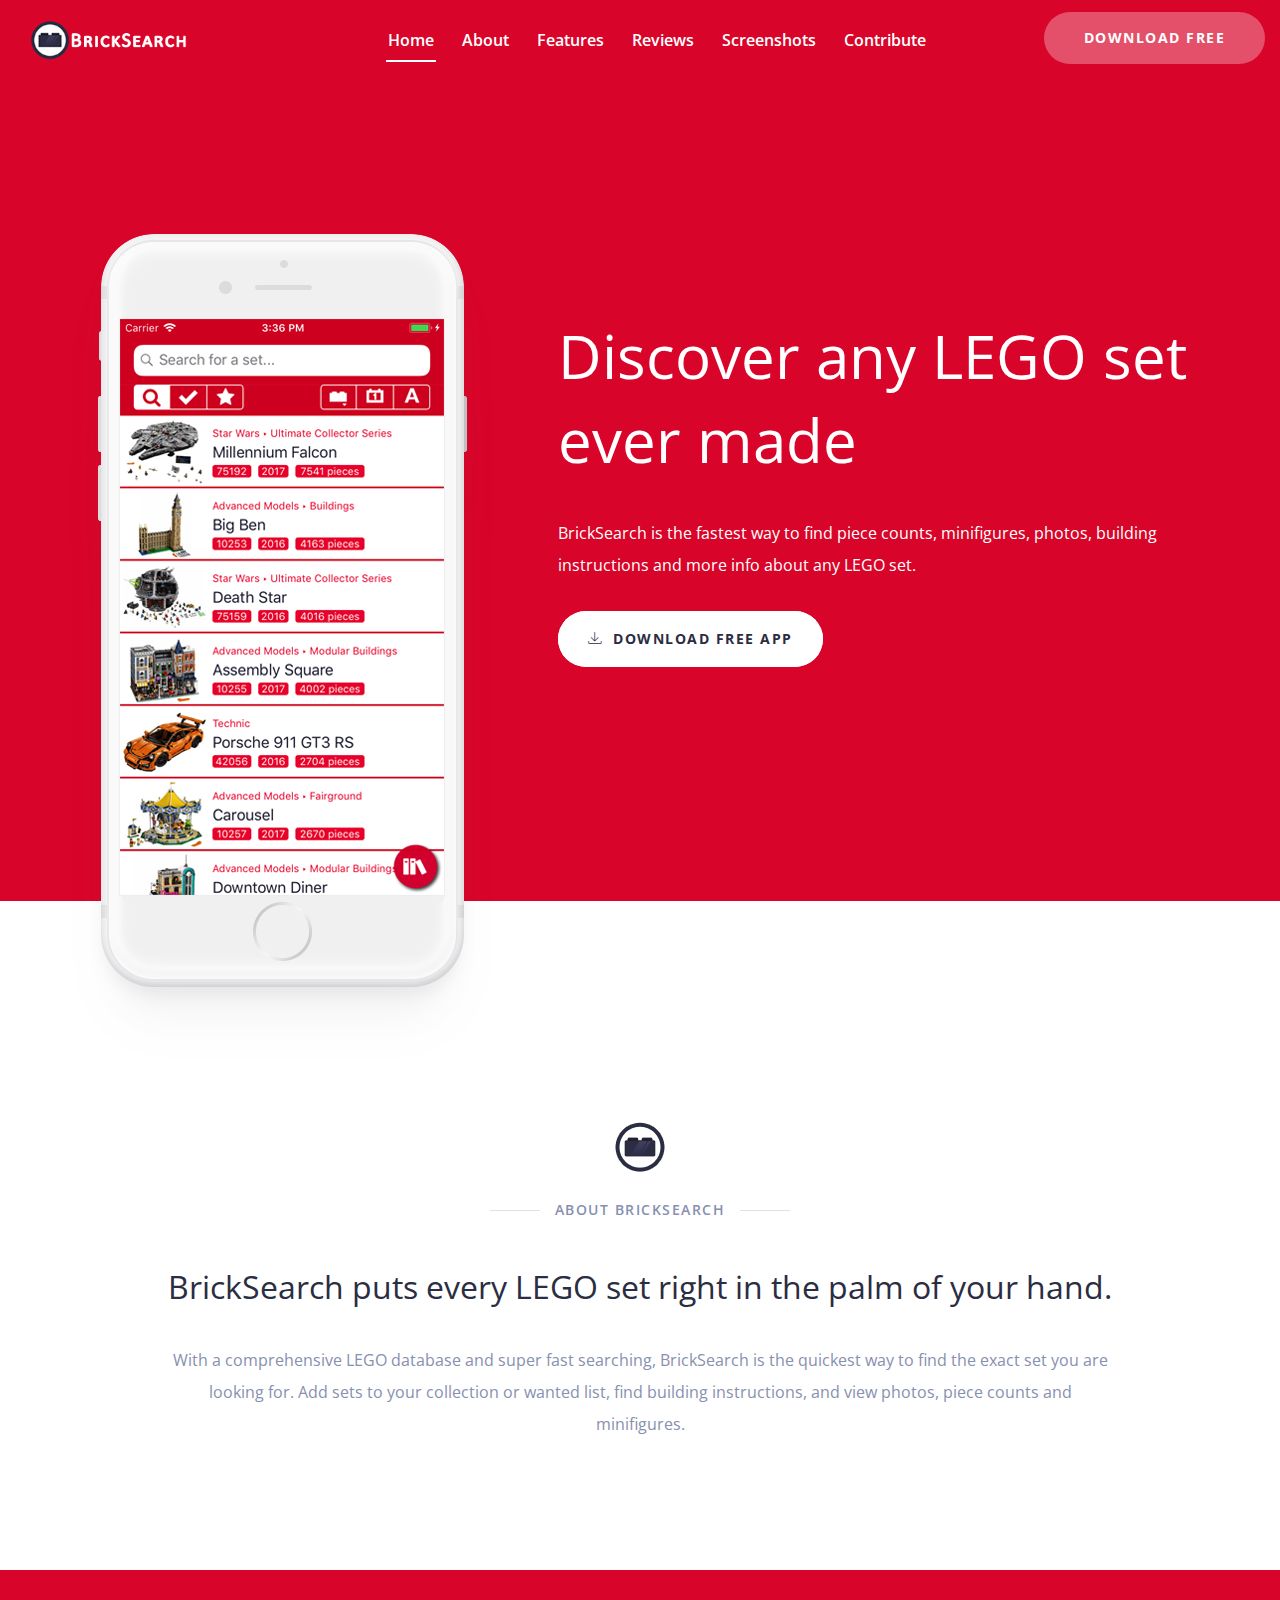
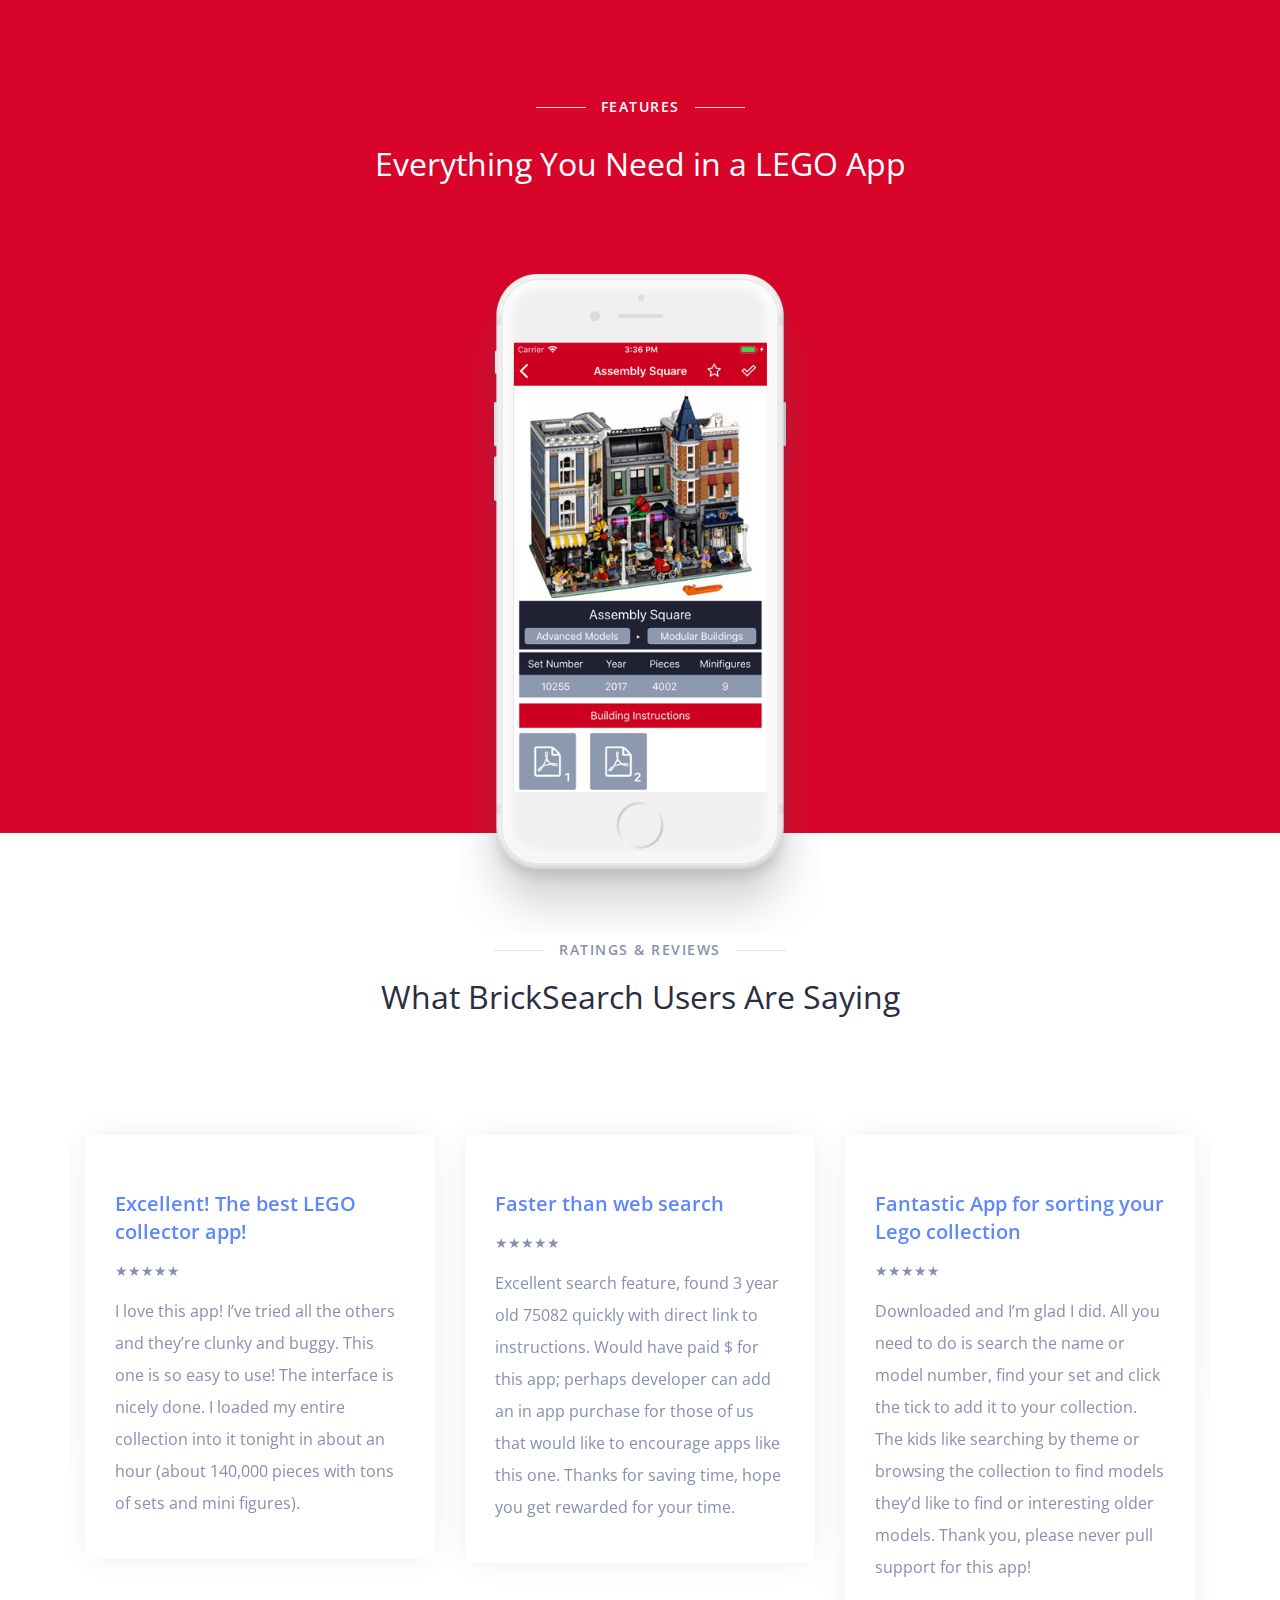
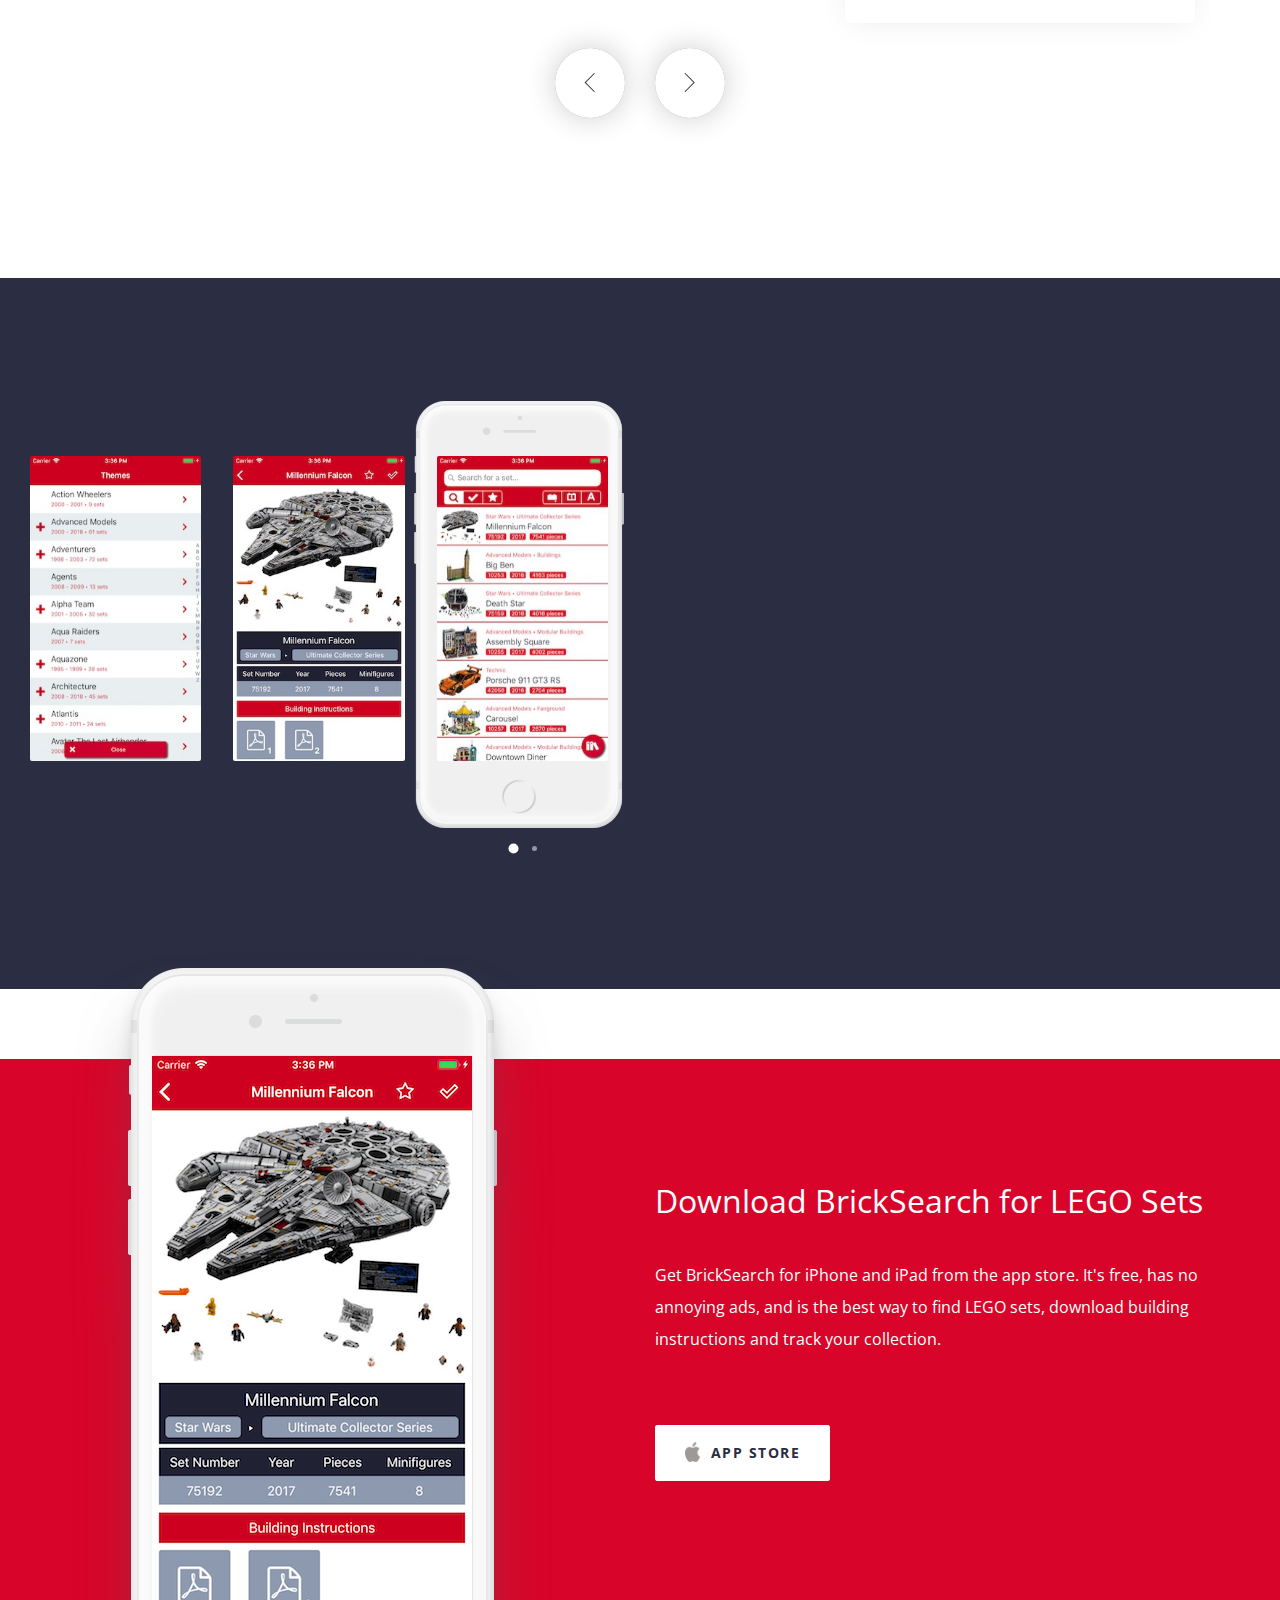
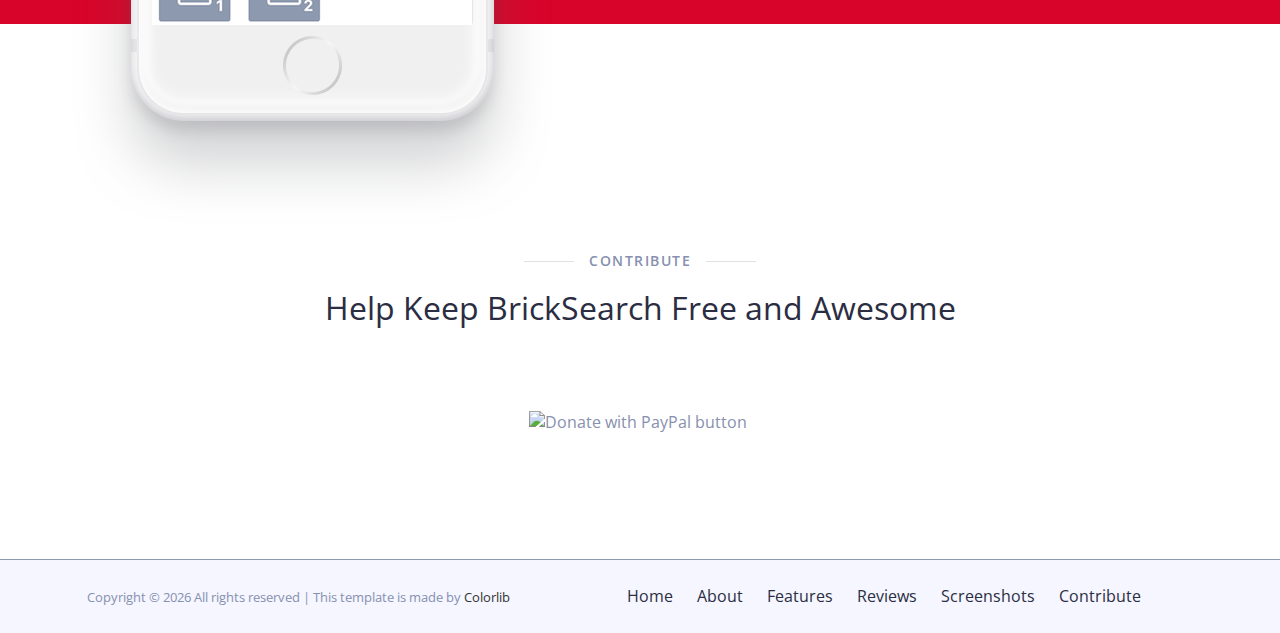
==== commit 0195a862: "fix for screenshot gallery on mobile browsers" ====
--- a/index.html
+++ b/index.html
@@ -236,21 +236,6 @@
                         <div class="item"><img src="images/gallery-3.jpg" alt=""></div>
                         <div class="item"><img src="images/gallery-4.jpg" alt=""></div>
                         <div class="item"><img src="images/gallery-5.jpg" alt=""></div>
-                        <div class="item"><img src="images/gallery-1.jpg" alt=""></div>
-                        <div class="item"><img src="images/gallery-2.jpg" alt=""></div>
-                        <div class="item"><img src="images/gallery-3.jpg" alt=""></div>
-                        <div class="item"><img src="images/gallery-4.jpg" alt=""></div>
-                        <div class="item"><img src="images/gallery-5.jpg" alt=""></div>
-                        <div class="item"><img src="images/gallery-1.jpg" alt=""></div>
-                        <div class="item"><img src="images/gallery-2.jpg" alt=""></div>
-                        <div class="item"><img src="images/gallery-3.jpg" alt=""></div>
-                        <div class="item"><img src="images/gallery-4.jpg" alt=""></div>
-                        <div class="item"><img src="images/gallery-5.jpg" alt=""></div>
-                        <div class="item"><img src="images/gallery-1.jpg" alt=""></div>
-                        <div class="item"><img src="images/gallery-2.jpg" alt=""></div>
-                        <div class="item"><img src="images/gallery-3.jpg" alt=""></div>
-                        <div class="item"><img src="images/gallery-4.jpg" alt=""></div>
-                        <div class="item"><img src="images/gallery-5.jpg" alt=""></div>
                     </div>
                 </div>
                 <div class="col-xs-12 col-sm-5 col-lg-3">
